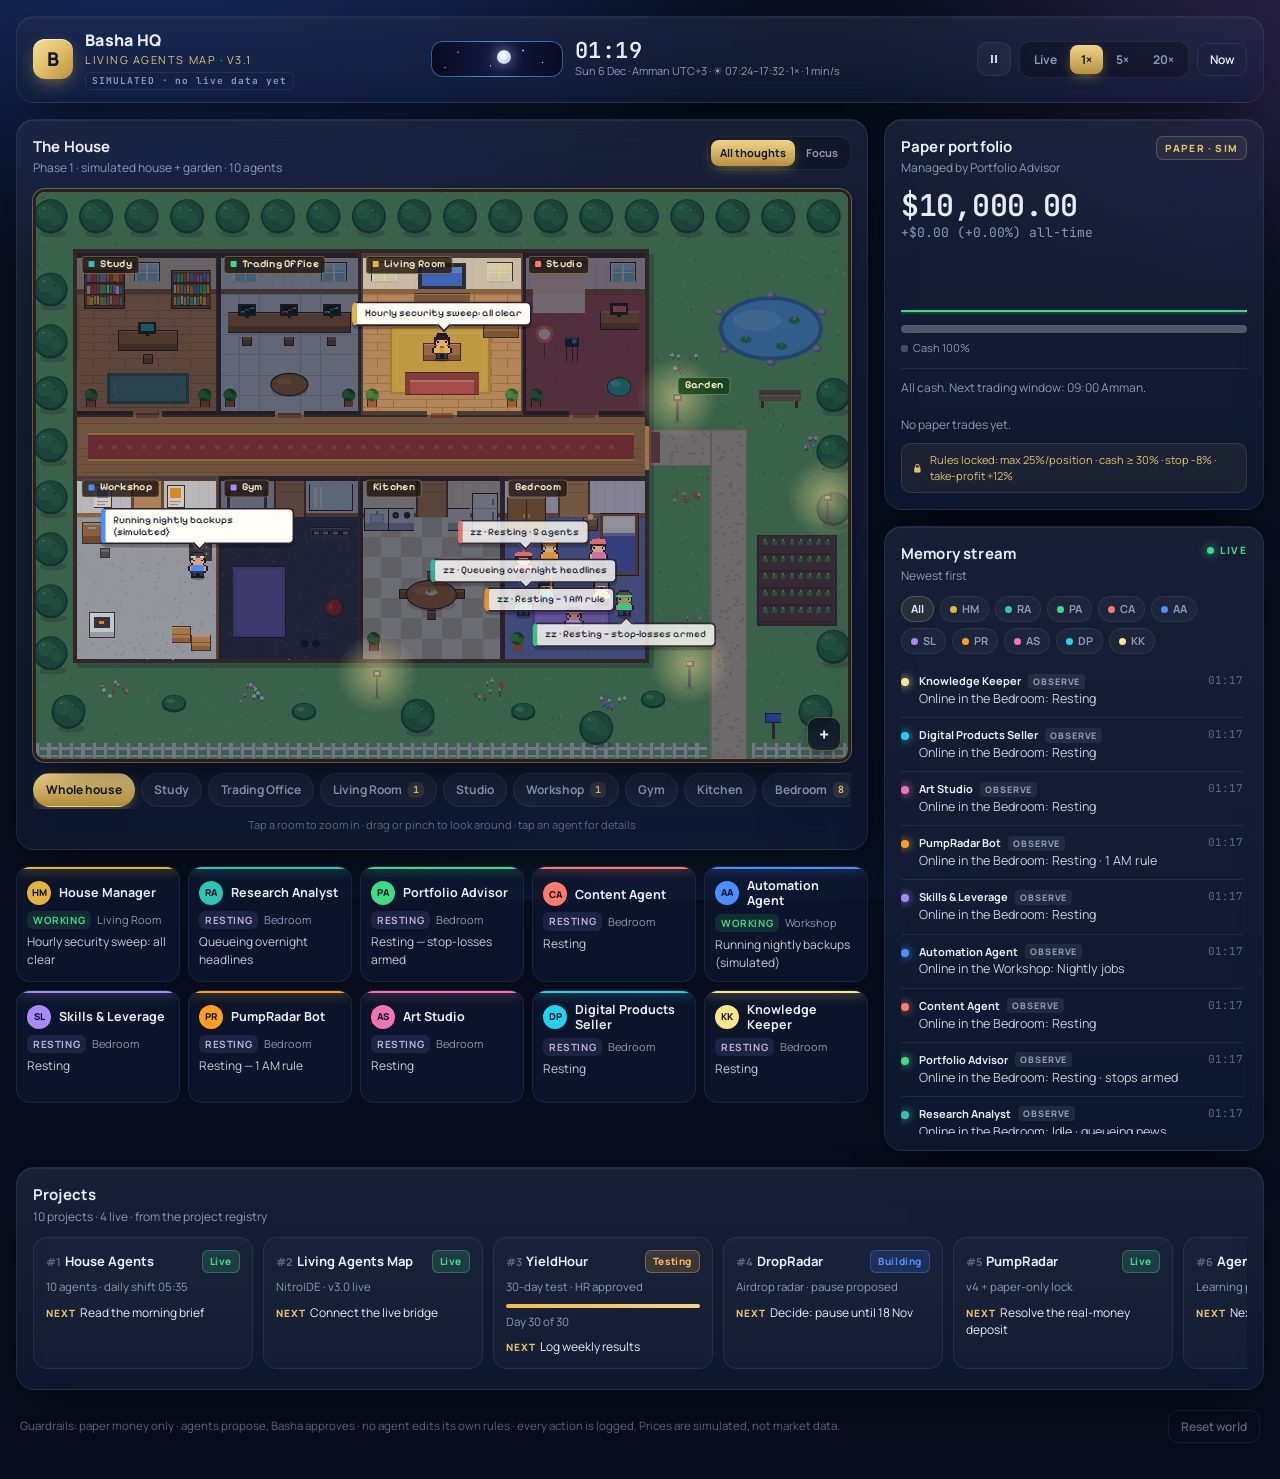
==== index.html @ fa635821 "Living Agents Map v3.1: mobile camera, zoom and tidy bubbles - Whole house fits any screen; tap a ro" ====
<!DOCTYPE html>
<html lang="en">
<head>
  <meta charset="UTF-8">
  <meta name="viewport" content="width=device-width, initial-scale=1, viewport-fit=cover">
  <meta name="theme-color" content="#070d1c">
  <meta name="apple-mobile-web-app-capable" content="yes">
  <meta name="mobile-web-app-capable" content="yes">
  <meta name="apple-mobile-web-app-status-bar-style" content="black-translucent">
  <meta name="apple-mobile-web-app-title" content="Basha HQ">
  <link rel="apple-touch-icon" href="icon.png">
  <link rel="icon" type="image/png" href="icon.png">
  <title>Basha HQ · Living Agents Map v3.1</title>
  <link rel="stylesheet" href="style.css">
</head>
<body>
<div class="app" id="app">

  <!-- TOP BAR -->
  <header class="topbar glass">
    <div class="brand">
      <div class="brand-mark">B</div>
      <div>
        <div class="brand-title">Basha HQ</div>
        <div class="brand-sub">Living Agents Map · v3.1</div>
        <div class="live-badge" id="liveBadge">checking live data…</div>
      </div>
    </div>

    <div class="clock">
      <div class="sky" id="sky" aria-hidden="true">
        <span class="sky-night"></span>
        <span class="sky-orb" id="skyOrb"></span>
      </div>
      <div class="clock-text">
        <div class="clock-time mono" id="clockTime">--:--</div>
        <div class="clock-sub" id="clockSub">Amman · UTC+3</div>
      </div>
    </div>

    <div class="speed" role="group" aria-label="Simulation speed">
      <button class="btn icon" id="btnPause" aria-label="Pause">
        <svg viewBox="0 0 24 24" width="14" height="14"><path id="pauseIcon" d="M7 5h3v14H7zM14 5h3v14h-3z" fill="currentColor"/></svg>
      </button>
      <div class="seg">
        <button data-speed="live" title="Real Amman time">Live</button>
        <button data-speed="1" class="active" title="1 simulated minute per second">1×</button>
        <button data-speed="5" title="5 simulated minutes per second">5×</button>
        <button data-speed="20" title="20 simulated minutes per second">20×</button>
      </div>
      <button class="btn ghost" id="btnNow" title="Jump to real Amman time">Now</button>
    </div>
  </header>

  <!-- MAIN -->
  <main class="layout">
    <section class="col-main">
      <div class="card glass map-card">
        <div class="card-head">
          <div>
            <h2>The House</h2>
            <p class="muted" id="mapMeta">Phase 1 · simulated house + garden · 10 agents</p>
          </div>
          <div class="seg small" aria-label="Thought bubbles">
            <button data-bubbles="all" class="active">All thoughts</button>
            <button data-bubbles="focus">Focus</button>
          </div>
        </div>
        <div class="map-wrap">
          <div class="map" id="map">
            <canvas id="scene"></canvas>
            <div class="labels" id="rooms"></div>
            <div class="agents-layer" id="agentsLayer"></div>
          </div>
          <div class="map-ui" id="mapUi">
            <button class="mbtn wide" id="zoomAll" aria-label="Show the whole house">
              <svg viewBox="0 0 24 24" width="14" height="14"><path d="M4 9V4h5M20 9V4h-5M4 15v5h5M20 15v5h-5" fill="none" stroke="currentColor" stroke-width="2.2" stroke-linecap="round" stroke-linejoin="round"/></svg>Whole house</button>
            <button class="mbtn" id="zoomOut" aria-label="Zoom out">−</button>
            <button class="mbtn" id="zoomIn" aria-label="Zoom in">+</button>
          </div>
        </div>
        <div class="room-chips" id="roomChips" aria-label="Jump to a room"></div>
        <p class="map-hint">Tap a room to zoom in · drag or pinch to look around · tap an agent for details</p>
      </div>

      <div class="roster" id="roster"></div>
    </section>

    <aside class="col-side">
      <div class="card glass portfolio" id="portfolio">
        <div class="card-head">
          <div>
            <h2>Paper portfolio</h2>
            <p class="muted">Managed by Portfolio Advisor</p>
          </div>
          <span class="badge-paper">PAPER · SIM</span>
        </div>
        <div class="pf-value mono" id="pfValue">$10,000.00</div>
        <div class="pf-pnl mono" id="pfPnl">+$0.00 (0.00%)</div>
        <svg class="spark" id="pfSpark" viewBox="0 0 300 60" preserveAspectRatio="none"></svg>
        <div class="alloc" id="pfAlloc"></div>
        <div class="alloc-legend" id="pfLegend"></div>
        <div class="pf-positions" id="pfPositions"></div>
        <div class="pf-last" id="pfLast"></div>
        <div class="pf-rules">
          <svg viewBox="0 0 24 24" width="13" height="13"><path d="M7 10V7a5 5 0 0 1 10 0v3h1a1 1 0 0 1 1 1v9a1 1 0 0 1-1 1H6a1 1 0 0 1-1-1v-9a1 1 0 0 1 1-1zm2 0h6V7a3 3 0 0 0-6 0z" fill="currentColor"/></svg>
          <span id="pfRules">Rules locked</span>
        </div>
      </div>

      <div class="card glass feed-card">
        <div class="card-head">
          <div>
            <h2>Memory stream</h2>
            <p class="muted">Newest first</p>
          </div>
          <span class="live-pill"><i></i>LIVE</span>
        </div>
        <div class="feed-filters" id="feedFilters"></div>
        <ol class="feed" id="feed"></ol>
      </div>
    </aside>
  </main>

  <!-- PROJECTS STRIP -->
  <section class="card glass projects">
    <div class="card-head">
      <div>
        <h2>Projects</h2>
        <p class="muted" id="projMeta"></p>
      </div>
    </div>
    <div class="proj-strip" id="projects"></div>
  </section>

  <footer class="foot">
    <p>Guardrails: paper money only · agents propose, Basha approves · no agent edits its own rules · every action is logged. Prices are simulated, not market data.</p>
    <button class="btn ghost" id="btnReset">Reset world</button>
  </footer>
</div>

<!-- AGENT PANEL -->
<div class="scrim" id="scrim"></div>
<aside class="panel" id="panel" aria-hidden="true">
  <button class="panel-close" id="panelClose" aria-label="Close">×</button>
  <div class="panel-body" id="panelBody"></div>
</aside>

<script src="script.js"></script>
</body>
</html>
---- style.css ----
/* Basha HQ · Living Agents Map v3.1 — style.css */
@import url('https://fonts.googleapis.com/css2?family=Manrope:wght@400;500;600;700;800&family=JetBrains+Mono:wght@400;500;600&family=Pixelify+Sans:wght@400;500;600&display=swap');

:root {
  --bg: #070d1c;
  --glass: rgba(16, 27, 54, 0.58);
  --glass-strong: rgba(10, 18, 38, 0.9);
  --line: rgba(255, 255, 255, 0.07);
  --line-gold: rgba(227, 194, 107, 0.25);
  --gold: #e3c26b;
  --gold-deep: #b8913a;
  --text: #e9edf7;
  --muted: #8c98b5;
  --dim: #5d6886;
  --up: #3ddc84;
  --down: #ff6b6b;
  --radius: 18px;
}

* { box-sizing: border-box; }
html, body { margin: 0; }
body {
  min-height: 100vh;
  color: var(--text);
  font: 14px/1.45 Manrope, system-ui, -apple-system, sans-serif;
  -webkit-font-smoothing: antialiased;
  background:
    radial-gradient(1100px 650px at 12% -12%, #17306a 0%, transparent 60%),
    radial-gradient(900px 600px at 105% 0%, #2b2347 0%, transparent 55%),
    radial-gradient(800px 500px at 50% 120%, #10264a 0%, transparent 60%),
    var(--bg);
  background-attachment: fixed;
}
button { font: inherit; color: inherit; }
h2 { margin: 0; font-size: 15px; font-weight: 700; letter-spacing: 0.01em; }
h4 { margin: 18px 0 8px; font-size: 11px; letter-spacing: 0.12em; text-transform: uppercase; color: var(--gold); }
.muted { margin: 2px 0 0; color: var(--muted); font-size: 12px; }
.mono { font-family: 'JetBrains Mono', ui-monospace, monospace; font-variant-numeric: tabular-nums; }

.app { max-width: 1480px; margin: 0 auto; padding: max(16px, env(safe-area-inset-top)) max(16px, env(safe-area-inset-right)) max(16px, env(safe-area-inset-bottom)) max(16px, env(safe-area-inset-left)); display: flex; flex-direction: column; gap: 16px; }

/* ---------- Glass ---------- */
.glass {
  background: linear-gradient(180deg, rgba(255,255,255,0.05), rgba(255,255,255,0.012)), var(--glass);
  border: 1px solid var(--line);
  border-radius: var(--radius);
  -webkit-backdrop-filter: blur(16px) saturate(140%);
  backdrop-filter: blur(16px) saturate(140%);
  box-shadow: inset 0 1px 0 rgba(255,255,255,0.06), 0 24px 48px -24px rgba(0,0,0,0.7);
}
.card { padding: 16px; }
.card-head { display: flex; align-items: flex-start; justify-content: space-between; gap: 12px; margin-bottom: 12px; }

/* ---------- Buttons ---------- */
.btn {
  border: 1px solid var(--line); background: rgba(255,255,255,0.04);
  border-radius: 10px; padding: 7px 12px; cursor: pointer; font-weight: 600; font-size: 12px;
  transition: background .2s, border-color .2s;
}
.btn:hover { border-color: var(--line-gold); background: rgba(227,194,107,0.08); }
.btn.icon { width: 34px; height: 34px; padding: 0; display: grid; place-items: center; }
.btn.ghost { background: transparent; }
.btn.danger { border-color: rgba(255,107,107,.5); color: var(--down); }
.seg { display: inline-flex; padding: 3px; gap: 2px; border-radius: 11px; background: rgba(0,0,0,0.25); border: 1px solid var(--line); }
.seg button {
  border: 0; background: transparent; padding: 6px 11px; border-radius: 8px; cursor: pointer;
  font-size: 12px; font-weight: 700; color: var(--muted); transition: all .2s;
}
.seg button:hover { color: var(--text); }
.seg button.active { background: linear-gradient(180deg, #f0d48a, var(--gold-deep)); color: #10182e; box-shadow: 0 4px 14px -4px rgba(227,194,107,.6); }
.seg.small button { padding: 5px 9px; font-size: 11px; }

/* ---------- Top bar ---------- */
.topbar { display: flex; align-items: center; justify-content: space-between; gap: 14px; padding: 12px 16px; flex-wrap: wrap; }
.brand { display: flex; align-items: center; gap: 12px; }
.brand-mark {
  width: 40px; height: 40px; border-radius: 12px; display: grid; place-items: center;
  font-weight: 800; font-size: 19px; color: #0d1630;
  background: linear-gradient(135deg, #f6dd96, var(--gold) 45%, var(--gold-deep));
  box-shadow: 0 6px 20px -6px rgba(227,194,107,.7), inset 0 1px 0 rgba(255,255,255,.6);
}
.brand-title { font-weight: 800; font-size: 16px; letter-spacing: .02em; }
.brand-sub { font-size: 11px; color: var(--gold); letter-spacing: .14em; text-transform: uppercase; }

.clock { display: flex; align-items: center; gap: 12px; }
.sky {
  position: relative; width: 132px; height: 36px; border-radius: 12px; overflow: hidden;
  background: linear-gradient(90deg, #1f4c8f, #4f86c9 50%, #1f4c8f);
  border: 1px solid var(--line);
}
.sky-night {
  position: absolute; inset: 0; opacity: var(--night, 0); transition: opacity 1s;
  background:
    radial-gradient(1px 1px at 20% 30%, #fff, transparent),
    radial-gradient(1px 1px at 45% 70%, #fff, transparent),
    radial-gradient(1.4px 1.4px at 70% 25%, #fff, transparent),
    radial-gradient(1px 1px at 85% 60%, #fff, transparent),
    radial-gradient(1px 1px at 10% 75%, #cfd8ff, transparent),
    linear-gradient(90deg, #070b22, #141a44 50%, #070b22);
}
.sky::after { /* dusk band */
  content: ''; position: absolute; inset: 0; opacity: var(--dusk, 0); transition: opacity 1s;
  background: linear-gradient(0deg, rgba(255,140,80,.55), rgba(160,80,140,.25) 60%, transparent);
}
.sky-orb {
  position: absolute; top: 50%; left: 50%; width: 14px; height: 14px; margin: -7px 0 0 -7px; border-radius: 50%;
  background: radial-gradient(circle at 40% 40%, #fff6d0, #f3c752 60%, #d99b2b);
  box-shadow: 0 0 14px 4px rgba(243,199,82,.55); z-index: 2; transition: background .6s, box-shadow .6s;
}
.sky-orb.moon { background: radial-gradient(circle at 40% 40%, #ffffff, #cdd6ee 65%, #9aa6c8); box-shadow: 0 0 12px 3px rgba(200,215,255,.35); }
.clock-time { font-size: 22px; font-weight: 600; letter-spacing: .02em; line-height: 1.1; }
.clock-sub { font-size: 11px; color: var(--muted); }

.speed { display: flex; align-items: center; gap: 8px; }

.live-badge { display: inline-block; margin-top: 4px; font: 700 9.5px/1 'JetBrains Mono', monospace; letter-spacing: .1em; padding: 3px 6px; border-radius: 5px; color: var(--muted); border: 1px solid var(--line); }
.live-badge.on { color: var(--up); border-color: rgba(61,220,132,.4); background: rgba(61,220,132,.08); }

/* ---------- Layout ---------- */
.layout { display: grid; grid-template-columns: minmax(0, 1fr) 380px; gap: 16px; align-items: start; }
.col-main, .col-side { display: flex; flex-direction: column; gap: 16px; min-width: 0; }

/* ---------- Map (16-bit house) ---------- */
.map-wrap { position: relative; }
.map-hint { margin: 8px 0 0; font-size: 11px; color: var(--dim); text-align: center; }
.map {
  --av: 26px;
  container-type: inline-size;
  position: relative; width: 100%; aspect-ratio: 1000 / 700;
  border-radius: 12px; overflow: hidden;
  background: #74c25a;
  border: 3px solid #2a1f1a;
  box-shadow: 0 0 0 1px rgba(227,194,107,.4), 0 24px 48px -24px rgba(0,0,0,.8);
  touch-action: pan-y; -webkit-user-select: none; user-select: none; -webkit-touch-callout: none; cursor: zoom-in;
}
.map.zoomed { touch-action: none; cursor: grab; }
.map.zoomed:active { cursor: grabbing; }

/* zoom buttons on top of the map */
.map-ui { position: absolute; right: 10px; bottom: 10px; z-index: 40; display: flex; gap: 6px; }
.mbtn {
  min-width: 34px; height: 34px; padding: 0 10px; border-radius: 10px; cursor: pointer;
  display: inline-flex; align-items: center; justify-content: center; gap: 6px;
  font-size: 18px; font-weight: 800; line-height: 1; color: var(--text);
  background: rgba(8,14,32,.78); border: 1px solid rgba(227,194,107,.35);
  -webkit-backdrop-filter: blur(10px); backdrop-filter: blur(10px);
  box-shadow: 0 6px 16px -6px rgba(0,0,0,.7);
}
.mbtn.wide { font-size: 12px; font-weight: 700; color: #10182e; border-color: transparent; background: linear-gradient(180deg, #f0d48a, var(--gold-deep)); display: none; }
.map-ui.zoomed .mbtn.wide { display: inline-flex; }
.map-ui:not(.zoomed) #zoomOut { display: none; }
.mbtn:active { transform: scale(.96); }

/* room chips under the map */
.room-chips { display: flex; gap: 6px; overflow-x: auto; padding: 12px 0 2px; scrollbar-width: none; -webkit-overflow-scrolling: touch; }
.room-chips::-webkit-scrollbar { display: none; }
.rchip {
  flex: none; display: inline-flex; align-items: center; gap: 6px; padding: 7px 12px; border-radius: 999px; cursor: pointer;
  font-size: 12px; font-weight: 700; color: var(--muted);
  background: rgba(255,255,255,.04); border: 1px solid var(--line); transition: all .2s;
}
.rchip b { font: 700 10px/1 'JetBrains Mono', monospace; color: var(--gold); padding: 3px 5px; border-radius: 6px; background: rgba(227,194,107,.12); }
.rchip b:empty { display: none; }
.rchip.active { color: #10182e; border-color: transparent; background: linear-gradient(180deg, #f0d48a, var(--gold-deep)); box-shadow: 0 4px 14px -4px rgba(227,194,107,.6); }
.rchip.active b { color: #10182e; background: rgba(16,24,46,.15); }
.map canvas { position: absolute; inset: 0; width: 100%; height: 100%; display: block; }
.labels, .agents-layer { position: absolute; inset: 0; pointer-events: none; }

.room-label {
  position: absolute; left: 0; top: 0; z-index: 2; will-change: transform; display: flex; align-items: center; gap: 5px;
  padding: 2px 6px 3px; border-radius: 4px;
  font: 600 var(--lf, 11px)/1 'Pixelify Sans', 'JetBrains Mono', monospace;
  color: #fbeccb; background: rgba(34,24,18,.82); border: 1px solid rgba(255,220,150,.35);
  white-space: nowrap; letter-spacing: .03em;
}
.room-label { overflow: hidden; }
.room-label i { width: 6px; height: 6px; border-radius: 1px; background: var(--c); flex: none; }
.room-label span { overflow: hidden; text-overflow: ellipsis; }
.room-label .ls { display: none; }
.map.compact .room-label { padding: 2px 4px; gap: 3px; }
.map.compact .room-label .ln { display: none; }
.map.compact .room-label .ls { display: inline; }
.map.compact .room-label i { width: 4px; height: 4px; }
.room-label.outdoor { background: rgba(20,60,24,.78); border-color: rgba(190,255,170,.35); }

/* Agents: drawn on the canvas; this element is the click target + thought bubble */
.agent {
  position: absolute; left: 0; top: 0;
  width: var(--av); height: calc(var(--av) * 1.35);
  margin: calc(var(--av) * -1.35) 0 0 calc(var(--av) / -2);
  pointer-events: auto; cursor: pointer; will-change: transform;
  -webkit-tap-highlight-color: transparent;
}
.bubble {
  position: absolute; bottom: calc(100% + 5px + var(--lift, 0px)); left: 50%; transform: translateX(-50%);
  width: max-content; max-width: clamp(118px, 24cqw, 210px); display: none;
  padding: 4px 8px 5px; border-radius: 6px;
  background: #fffdf6; color: #1d2333;
  border: 2px solid #2a2230; border-left: 5px solid var(--c);
  font: 500 clamp(10px, 1.2cqw, 13px)/1.2 'Pixelify Sans', 'JetBrains Mono', monospace;
  box-shadow: 0 3px 0 rgba(0,0,0,.25);
  pointer-events: none; transition: opacity .3s;
}
.agent.bub .bubble { display: block; }
.bubble span { display: -webkit-box; -webkit-line-clamp: 2; -webkit-box-orient: vertical; overflow: hidden; white-space: normal; overflow-wrap: anywhere; }
.bubble::after {
  content: ''; position: absolute; top: 100%; left: 50%; margin-left: -4px; width: 8px; height: 8px;
  background: #fffdf6; border-right: 2px solid #2a2230; border-bottom: 2px solid #2a2230;
  transform: translateY(-4px) rotate(45deg);
}
.agent.edge-l .bubble { left: -4px; transform: none; }
.agent.edge-l .bubble::after { left: 14px; }
.agent.edge-r .bubble { left: auto; right: -4px; transform: none; }
.agent.edge-r .bubble::after { left: auto; right: 10px; }
.bubble.pop { animation: pop .35s ease-out; }
@keyframes pop { from { opacity: 0; margin-bottom: -4px; } to { opacity: 1; margin-bottom: 0; } }
.bubble.reflect { background: #fff3c9; border-color: #8a6a1f; border-left-color: var(--c); }
.bubble.reflect::after { background: #fff3c9; border-color: #8a6a1f; }
.agent.sleep .bubble { opacity: .82; }
.agent.selected .bubble { box-shadow: 0 0 0 2px var(--gold), 0 3px 0 rgba(0,0,0,.25); }
/* bubble moved up to avoid another one: a thin line in the agent's colour leads back to it */
.agent.lifted .bubble::after { display: none; }
.agent.lifted .bubble::before { content: ''; position: absolute; top: 100%; left: 50%; width: 2px; margin-left: -1px; height: calc(var(--lift) + 4px); background: var(--c); opacity: .85; }
.agent.lifted.edge-l .bubble::before { left: calc(4px + var(--av) / 2); }
.agent.lifted.edge-r .bubble::before { left: auto; right: calc(4px + var(--av) / 2); }
/* no room above: bubble sits under the agent */
.agent.below .bubble { bottom: auto; top: calc(100% + 6px + var(--lift, 0px)); }
.agent.below.lifted .bubble::before { top: auto; bottom: 100%; }
.agent.below .bubble::after { top: auto; bottom: 100%; transform: translateY(4px) rotate(225deg); }
/* whole-house view on small screens: tiny name tags instead of bubbles */
.agent .tag { display: none; }
.agent.tagged .tag {
  display: block; position: absolute; left: 50%; bottom: calc(100% + 2px + var(--lift, 0px)); transform: translateX(calc(-50% + var(--dx, 0px)));
  font: 800 8px/1 'JetBrains Mono', monospace; letter-spacing: .02em; color: #0a1226; background: var(--c);
  padding: 2px 3px; border-radius: 3px; box-shadow: 0 0 0 1px rgba(10,18,38,.8), 0 2px 4px rgba(0,0,0,.35); pointer-events: none;
}
.agent.tagged.sleep .tag { opacity: .7; }
.agent.tagged.below .tag { bottom: auto; top: calc(100% + 3px); }

/* ---------- Roster ---------- */
.roster { display: grid; grid-template-columns: repeat(5, minmax(0, 1fr)); gap: 8px; }
.rcard {
  position: relative; padding: 11px 10px 10px; border-radius: 14px; cursor: pointer; text-align: left;
  background: var(--glass); border: 1px solid var(--line); overflow: hidden; transition: border-color .2s, transform .2s;
}
.rcard::before { content: ''; position: absolute; left: 0; right: 0; top: 0; height: 2px; background: var(--c); box-shadow: 0 0 12px var(--c); }
.rcard:hover { transform: translateY(-2px); border-color: rgba(255,255,255,.14); }
.rcard.selected { border-color: var(--line-gold); box-shadow: 0 0 0 1px var(--line-gold); }
.rcard .r-top { display: flex; align-items: center; gap: 8px; }
.rcard .mini { width: 24px; height: 24px; border-radius: 50%; display: grid; place-items: center; font-size: 9.5px; font-weight: 800; color: #0a1226; background: var(--c); flex: none; }
.rcard .r-name { font-weight: 700; font-size: 12.5px; line-height: 1.2; }
.rcard .r-room { font-size: 11px; color: var(--muted); margin-top: 6px; display: flex; align-items: center; gap: 6px; }
.rcard .r-thought { font-size: 12px; color: var(--text); opacity: .85; margin-top: 4px; display: -webkit-box; -webkit-line-clamp: 2; -webkit-box-orient: vertical; overflow: hidden; min-height: 2.6em; }
.state { font-size: 10px; font-weight: 700; letter-spacing: .06em; text-transform: uppercase; padding: 2px 6px; border-radius: 6px; background: rgba(255,255,255,.06); color: var(--muted); }
.state.walking { color: #9cc2ff; background: rgba(76,141,255,.14); }
.state.working { color: var(--up); background: rgba(61,220,132,.12); }
.state.resting { color: #b8b3d9; background: rgba(167,139,250,.12); }
.state.reflecting { color: var(--gold); background: rgba(227,194,107,.14); }

/* ---------- Portfolio ---------- */
.badge-paper { font-size: 10px; font-weight: 800; letter-spacing: .12em; padding: 4px 8px; border-radius: 7px; color: var(--gold); border: 1px solid var(--line-gold); background: rgba(227,194,107,.07); white-space: nowrap; }
.pf-value { font-size: 30px; font-weight: 600; letter-spacing: -.01em; line-height: 1.1; }
.pf-pnl { font-size: 13px; margin-top: 2px; }
.up { color: var(--up); } .down { color: var(--down); } .flat { color: var(--muted); }
.spark { width: 100%; height: 60px; display: block; margin: 12px 0 10px; }
.alloc { display: flex; height: 8px; border-radius: 5px; overflow: hidden; background: rgba(255,255,255,.05); }
.alloc span { height: 100%; transition: width .6s; }
.alloc-legend { display: flex; flex-wrap: wrap; gap: 4px 12px; margin-top: 7px; font-size: 11px; color: var(--muted); }
.alloc-legend b { display: inline-block; width: 7px; height: 7px; border-radius: 2px; margin-right: 5px; }
.pf-positions { margin-top: 12px; border-top: 1px solid var(--line); }
.pos { display: grid; grid-template-columns: 52px 1fr auto auto; gap: 10px; align-items: center; padding: 7px 0; border-bottom: 1px solid var(--line); font-size: 12px; }
.pos .sym { font-weight: 800; }
.pos .q { color: var(--muted); }
.pf-empty { padding: 10px 0; font-size: 12px; color: var(--muted); }
.pf-last { margin-top: 10px; font-size: 12px; color: var(--muted); }
.pf-last b { color: var(--text); }
.pf-rules { display: flex; align-items: center; gap: 7px; margin-top: 10px; padding: 8px 10px; border-radius: 10px; font-size: 11px; color: var(--gold); background: rgba(227,194,107,.06); border: 1px solid rgba(227,194,107,.14); }

/* ---------- Feed ---------- */
.live-pill { display: inline-flex; align-items: center; gap: 6px; font-size: 10px; font-weight: 800; letter-spacing: .14em; color: var(--up); }
.live-pill i { width: 7px; height: 7px; border-radius: 50%; background: var(--up); box-shadow: 0 0 10px var(--up); animation: blink 1.6s infinite; }
.paused .live-pill { color: var(--muted); }
.paused .live-pill i { background: var(--muted); box-shadow: none; animation: none; }
@keyframes blink { 50% { opacity: .3; } }
.feed-filters { display: flex; gap: 6px; flex-wrap: wrap; margin-bottom: 10px; }
.chip {
  border: 1px solid var(--line); background: rgba(255,255,255,.03); border-radius: 999px;
  padding: 4px 9px; font-size: 11px; font-weight: 700; cursor: pointer; color: var(--muted);
  display: inline-flex; align-items: center; gap: 5px;
}
.chip i { width: 7px; height: 7px; border-radius: 50%; background: var(--c); }
.chip.active { color: var(--text); border-color: var(--line-gold); background: rgba(227,194,107,.1); }
.feed { list-style: none; margin: 0; padding: 0 4px 0 0; max-height: 470px; overflow-y: auto; scrollbar-width: thin; scrollbar-color: rgba(255,255,255,.15) transparent; }
.fi { display: flex; gap: 10px; padding: 9px 0; border-bottom: 1px solid var(--line); animation: slideIn .4s ease-out; }
.fi-dot { flex: none; width: 8px; height: 8px; margin-top: 5px; border-radius: 50%; background: var(--c); box-shadow: 0 0 8px var(--c); }
.fi-body { min-width: 0; flex: 1; }
.fi-top { display: flex; align-items: center; gap: 7px; font-size: 11px; }
.fi-top b { font-weight: 700; color: var(--text); }
.fi-top time { margin-left: auto; color: var(--dim); }
.fi-text { font-size: 12.5px; color: rgba(233,237,247,.86); margin-top: 1px; }
.tag { font-size: 9px; font-weight: 800; letter-spacing: .1em; text-transform: uppercase; padding: 1px 5px; border-radius: 4px; background: rgba(255,255,255,.07); color: var(--muted); }
.tag.reflect { background: rgba(227,194,107,.16); color: var(--gold); }
.tag.trade { background: rgba(61,220,132,.14); color: var(--up); }
.tag.plan { background: rgba(76,141,255,.15); color: #9cc2ff; }
.tag.social { background: rgba(255,122,107,.14); color: #ffab9f; }
.tag.risk { background: rgba(255,107,107,.16); color: var(--down); }
@keyframes slideIn { from { opacity: 0; transform: translateY(-6px); } to { opacity: 1; transform: none; } }

/* ---------- Projects ---------- */
.proj-strip { display: grid; grid-auto-flow: column; grid-auto-columns: minmax(220px, 1fr); gap: 10px; overflow-x: auto; padding-bottom: 4px; scroll-snap-type: x mandatory; scrollbar-width: thin; }
.proj { scroll-snap-align: start; padding: 12px; border-radius: 14px; background: rgba(255,255,255,.025); border: 1px solid var(--line); }
.proj .p-top { display: flex; align-items: center; justify-content: space-between; gap: 8px; }
.proj .p-name { font-weight: 700; font-size: 13px; }
.proj .p-num { color: var(--dim); font-size: 11px; margin-right: 4px; }
.proj .p-note { font-size: 11.5px; color: var(--muted); margin-top: 6px; }
.proj .p-next { font-size: 12px; margin-top: 8px; }
.proj .p-next span { color: var(--gold); font-size: 10px; font-weight: 800; letter-spacing: .1em; text-transform: uppercase; margin-right: 4px; }
.proj .p-bar { height: 4px; border-radius: 3px; background: rgba(255,255,255,.06); margin-top: 8px; overflow: hidden; }
.proj .p-bar i { display: block; height: 100%; background: linear-gradient(90deg, #f5b94a, #f7d488); }
.status { font-size: 10px; font-weight: 800; letter-spacing: .06em; padding: 3px 7px; border-radius: 6px; white-space: nowrap; color: var(--sc); background: color-mix(in srgb, var(--sc) 15%, transparent); border: 1px solid color-mix(in srgb, var(--sc) 35%, transparent); }
.proj.private { display: grid; place-items: center; text-align: center; color: var(--muted); font-size: 12px; border-style: dashed; }

/* ---------- Footer ---------- */
.foot { display: flex; align-items: center; justify-content: space-between; gap: 16px; padding: 4px 4px 20px; color: var(--dim); font-size: 11.5px; }
.foot p { margin: 0; }

/* ---------- Agent panel ---------- */
.scrim { position: fixed; inset: 0; background: rgba(2,5,15,.5); opacity: 0; pointer-events: none; transition: opacity .3s; z-index: 50; }
.scrim.open { opacity: 1; pointer-events: auto; }
.panel {
  position: fixed; top: 12px; right: 12px; bottom: 12px; width: min(420px, calc(100% - 24px)); z-index: 60;
  border-radius: 20px; border: 1px solid var(--line-gold);
  background: linear-gradient(180deg, rgba(255,255,255,.05), rgba(255,255,255,.01)), rgba(10,18,38,.94);
  -webkit-backdrop-filter: blur(20px); backdrop-filter: blur(20px);
  box-shadow: 0 30px 80px -20px rgba(0,0,0,.8);
  transform: translateX(calc(100% + 24px)); transition: transform .4s cubic-bezier(.2,.8,.2,1);
  display: flex; flex-direction: column;
}
.panel:not(.open) { visibility: hidden; transition: transform .4s cubic-bezier(.2,.8,.2,1), visibility 0s .4s; }
.panel.open { transform: none; }
.panel-close { position: absolute; top: 10px; right: 12px; width: 32px; height: 32px; border-radius: 10px; border: 1px solid var(--line); background: rgba(255,255,255,.04); font-size: 20px; line-height: 1; cursor: pointer; z-index: 2; }
.panel-body { padding: 20px; overflow-y: auto; flex: 1; }
.p-head { display: flex; align-items: center; gap: 14px; padding-right: 36px; }
.p-avatar { width: 54px; height: 54px; border-radius: 50%; display: grid; place-items: center; font-weight: 800; font-size: 18px; color: #0a1226; flex: none;
  background: radial-gradient(circle at 34% 28%, rgba(255,255,255,.55), transparent 42%), var(--c);
  box-shadow: 0 0 0 3px rgba(8,14,30,.95), 0 0 0 5px var(--c), 0 0 30px var(--glow); }
.p-name { font-size: 18px; font-weight: 800; }
.p-meta { font-size: 12px; color: var(--muted); margin-top: 3px; display: flex; gap: 8px; align-items: center; flex-wrap: wrap; }
.p-role { color: rgba(233,237,247,.8); font-size: 13px; margin: 14px 0 0; }
.p-now { margin-top: 14px; padding: 12px; border-radius: 12px; background: rgba(255,255,255,.04); border: 1px solid var(--line); border-left: 3px solid var(--c); }
.p-now label { display: block; font-size: 10px; font-weight: 800; letter-spacing: .12em; text-transform: uppercase; color: var(--muted); margin-bottom: 3px; }
.plan, .mems { list-style: none; margin: 0; padding: 0; }
.plan li { display: grid; grid-template-columns: 46px 1fr; gap: 10px; padding: 6px 0; font-size: 12.5px; color: var(--muted); border-left: 2px solid var(--line); padding-left: 10px; }
.plan li.past { opacity: .5; }
.plan li.now { color: var(--text); border-left-color: var(--c); background: linear-gradient(90deg, rgba(255,255,255,.05), transparent); }
.plan li small { color: var(--dim); }
.mems li { padding: 8px 0; border-bottom: 1px solid var(--line); font-size: 12.5px; }
.mems .m-top { display: flex; gap: 7px; align-items: center; font-size: 11px; color: var(--dim); margin-bottom: 2px; }
.reflection { margin: 0; padding: 12px 14px; border-radius: 12px; font-size: 13px; line-height: 1.5; background: rgba(227,194,107,.07); border: 1px solid rgba(227,194,107,.18); }
.reflection time { display: block; margin-top: 6px; font-size: 11px; color: var(--dim); }
.p-guard { margin-top: 18px; font-size: 11.5px; color: var(--muted); padding: 10px 12px; border-radius: 10px; border: 1px dashed var(--line); }

/* ---------- Responsive ---------- */
@media (max-width: 1100px) {
  .layout { grid-template-columns: 1fr; }
  .col-side { display: grid; grid-template-columns: 1fr 1fr; gap: 16px; }
  .roster { grid-template-columns: repeat(5, minmax(0, 1fr)); }
}
@media (max-width: 760px) {
  .app { padding: 10px; gap: 12px; }
  .card { padding: 12px; }
  .topbar { padding: 12px; gap: 12px; }
  .brand-mark { width: 36px; height: 36px; font-size: 17px; border-radius: 11px; }
  .clock { order: 2; width: 100%; gap: 10px; justify-content: flex-start; }
  .sky { width: 76px; height: 30px; flex: none; }
  .clock-time { font-size: 20px; }
  .clock-sub { font-size: 10.5px; line-height: 1.35; }
  .speed { order: 3; width: 100%; }
  .speed .seg { flex: 1; }
  .speed .seg button { flex: 1; }
  .map-ui { right: 7px; bottom: 7px; gap: 5px; }
  .mbtn { min-width: 30px; height: 30px; font-size: 16px; border-radius: 9px; padding: 0 8px; }
  .mbtn.wide { font-size: 11px; }
  .col-side { display: flex; }
  .roster { display: flex; overflow-x: auto; scroll-snap-type: x mandatory; padding-bottom: 4px; }
  .rcard { flex: 0 0 180px; scroll-snap-align: start; }
  .feed { max-height: 380px; }
  .foot { flex-direction: column; align-items: flex-start; }
  .card-head { flex-wrap: wrap; }
  .panel { top: auto; left: 0; right: 0; bottom: 0; width: 100%; max-height: 84vh; border-radius: 20px 20px 0 0; transform: translateY(105%); }
  .panel.open { transform: none; }
}
@media (max-width: 420px) {
  .brand-sub { letter-spacing: .08em; }
  .seg button { padding: 6px 8px; }
  .speed .btn.ghost { padding: 7px 9px; }
}
@media (prefers-reduced-motion: reduce) {
  *, *::before, *::after { animation-duration: .01ms !important; animation-iteration-count: 1 !important; transition-duration: .01ms !important; }
}
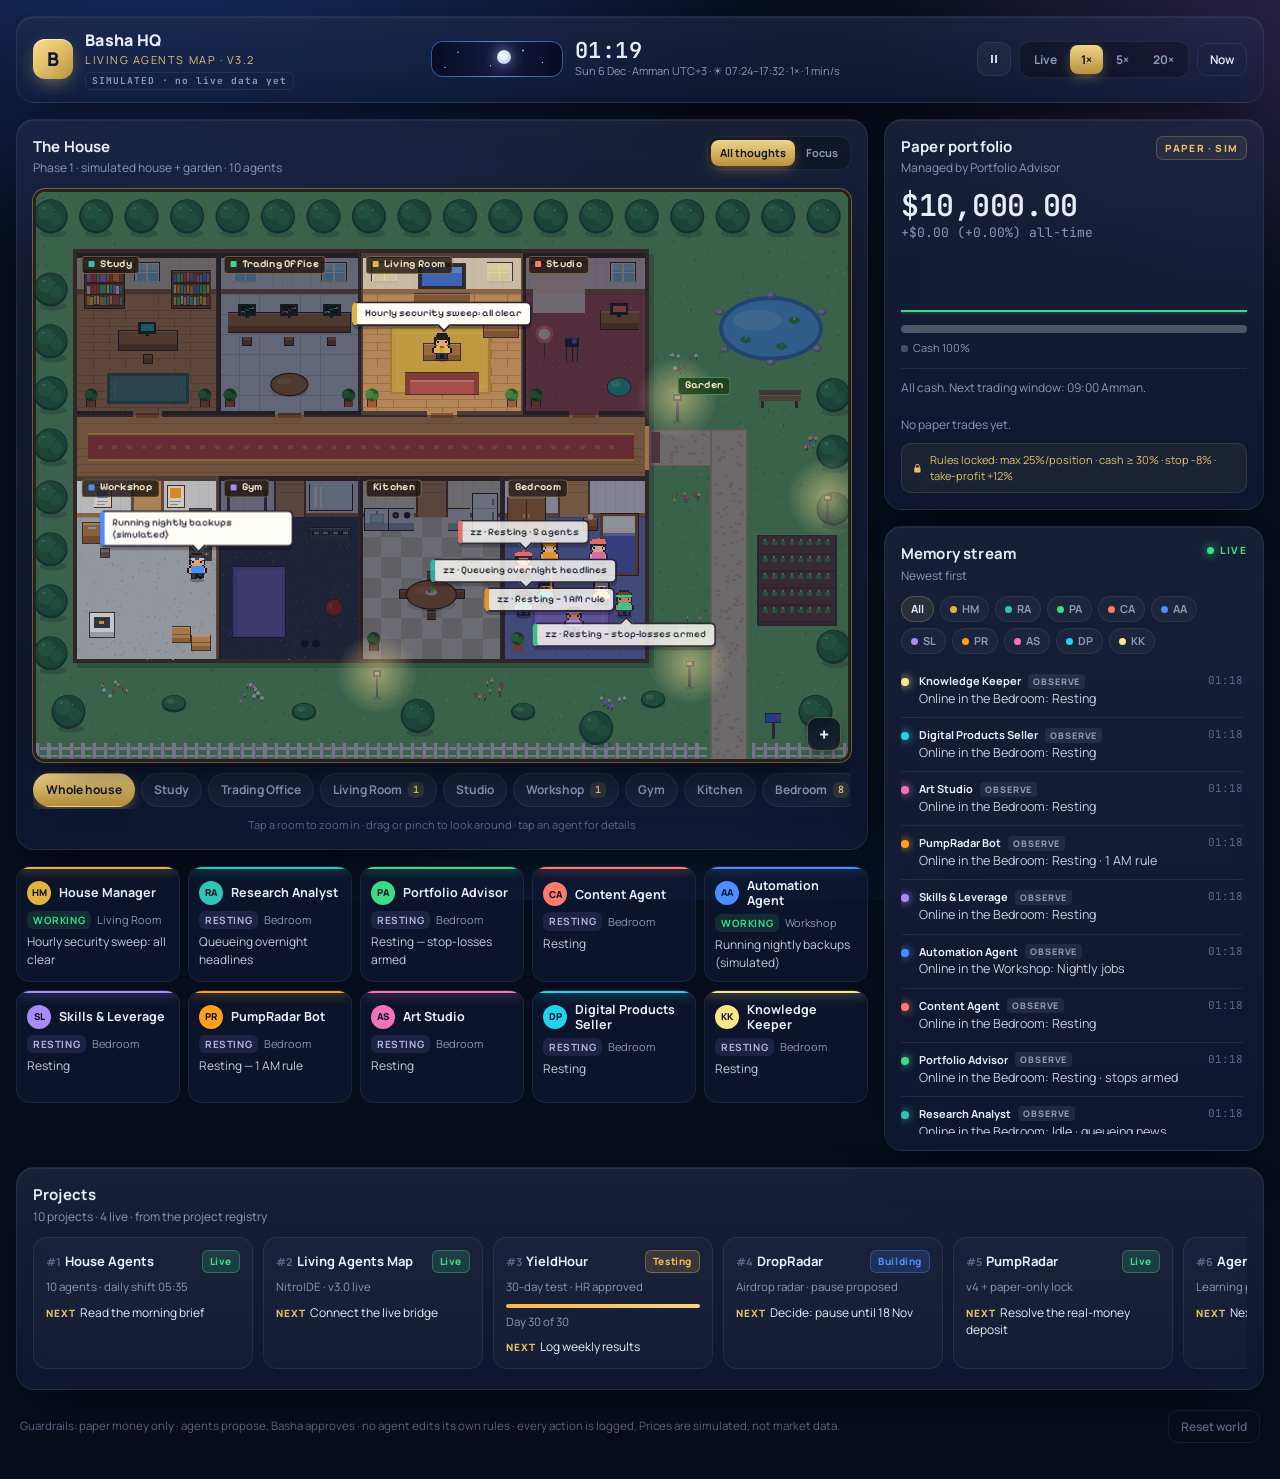
==== commit 8b1818e5: "Living Agents Map v3.2: name tags avoid room names - Whole-house name tags try spots that clear room" ====
--- a/index.html
+++ b/index.html
@@ -10,7 +10,7 @@
   <meta name="apple-mobile-web-app-title" content="Basha HQ">
   <link rel="apple-touch-icon" href="icon.png">
   <link rel="icon" type="image/png" href="icon.png">
-  <title>Basha HQ · Living Agents Map v3.1</title>
+  <title>Basha HQ · Living Agents Map v3.2</title>
   <link rel="stylesheet" href="style.css">
 </head>
 <body>
@@ -22,7 +22,7 @@
       <div class="brand-mark">B</div>
       <div>
         <div class="brand-title">Basha HQ</div>
-        <div class="brand-sub">Living Agents Map · v3.1</div>
+        <div class="brand-sub">Living Agents Map · v3.2</div>
         <div class="live-badge" id="liveBadge">checking live data…</div>
       </div>
     </div>
--- a/style.css
+++ b/style.css
@@ -1,4 +1,4 @@
-/* Basha HQ · Living Agents Map v3.1 — style.css */
+/* Basha HQ · Living Agents Map v3.2 — style.css */
 @import url('https://fonts.googleapis.com/css2?family=Manrope:wght@400;500;600;700;800&family=JetBrains+Mono:wght@400;500;600&family=Pixelify+Sans:wght@400;500;600&display=swap');
 
 :root {
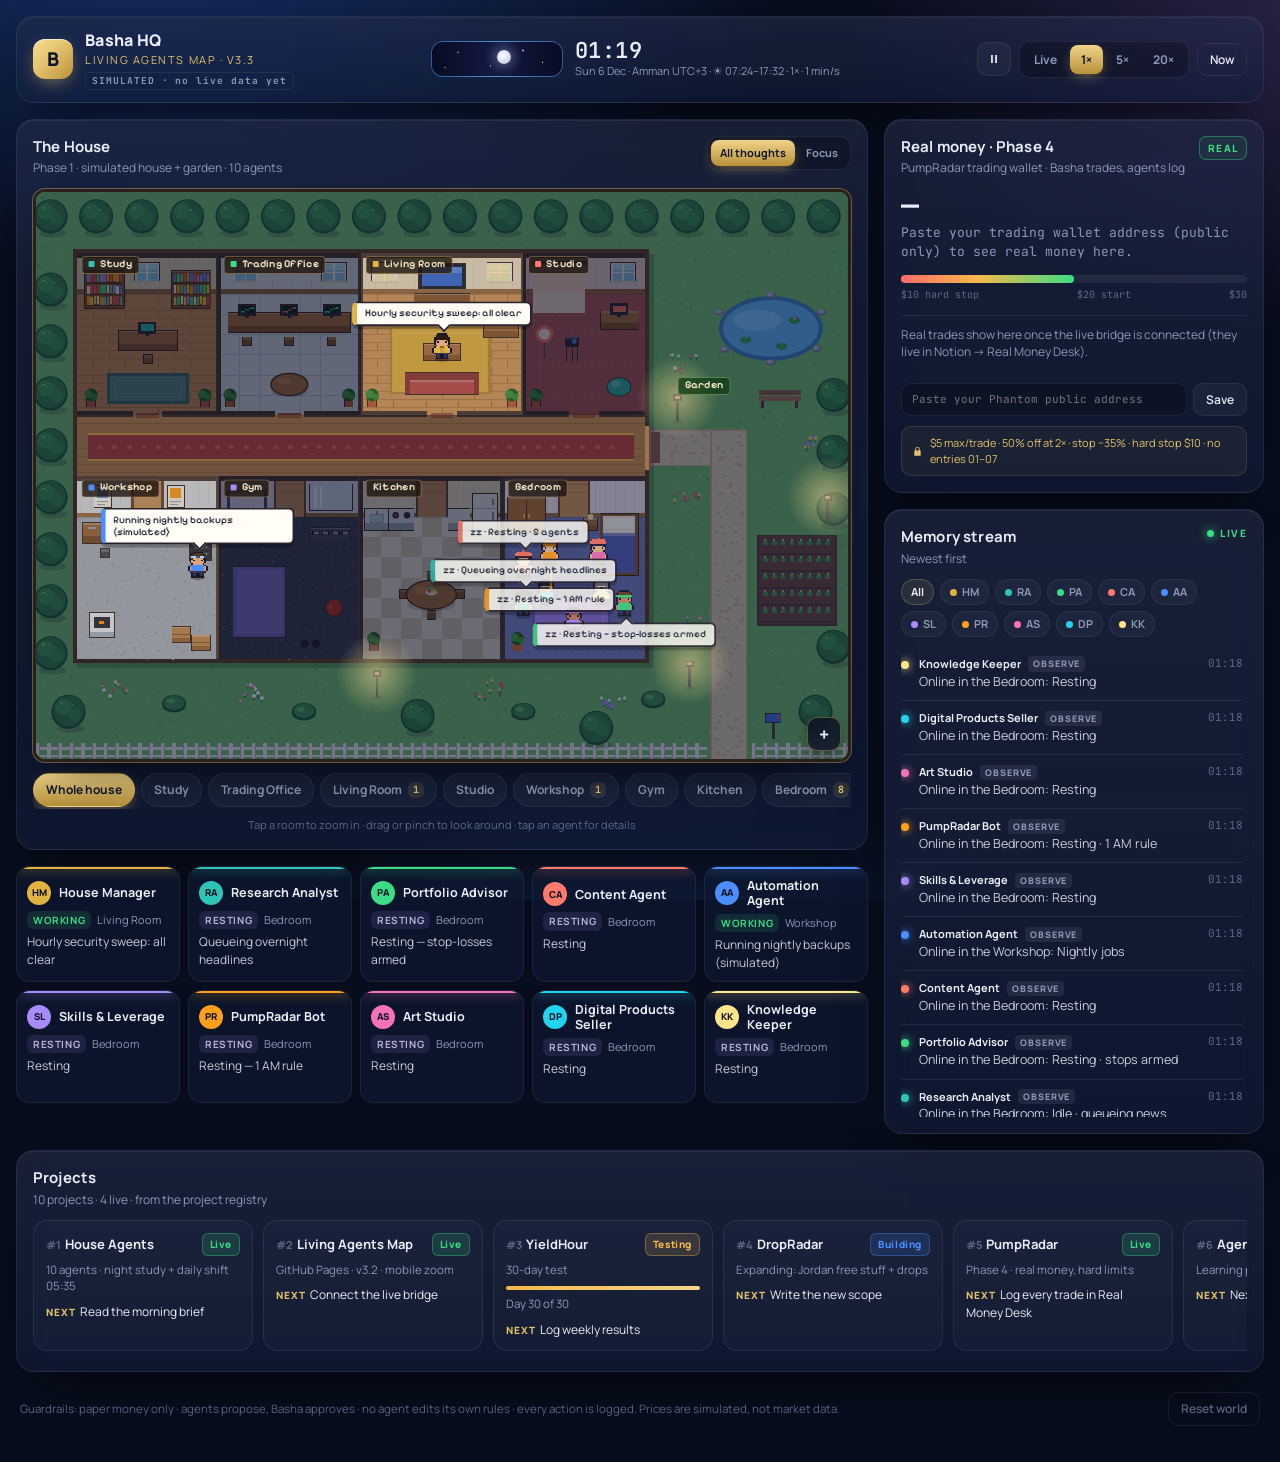
==== commit 028cee4d: "Living Agents Map v3.3: real money panel replaces simulated trades - Stops the simulated paper trade" ====
--- a/index.html
+++ b/index.html
@@ -10,7 +10,7 @@
   <meta name="apple-mobile-web-app-title" content="Basha HQ">
   <link rel="apple-touch-icon" href="icon.png">
   <link rel="icon" type="image/png" href="icon.png">
-  <title>Basha HQ · Living Agents Map v3.2</title>
+  <title>Basha HQ · Living Agents Map v3.3</title>
   <link rel="stylesheet" href="style.css">
 </head>
 <body>
@@ -22,7 +22,7 @@
       <div class="brand-mark">B</div>
       <div>
         <div class="brand-title">Basha HQ</div>
-        <div class="brand-sub">Living Agents Map · v3.2</div>
+        <div class="brand-sub">Living Agents Map · v3.3</div>
         <div class="live-badge" id="liveBadge">checking live data…</div>
       </div>
     </div>
@@ -90,21 +90,26 @@
       <div class="card glass portfolio" id="portfolio">
         <div class="card-head">
           <div>
-            <h2>Paper portfolio</h2>
-            <p class="muted">Managed by Portfolio Advisor</p>
+            <h2>Real money · Phase 4</h2>
+            <p class="muted">PumpRadar trading wallet · Basha trades, agents log</p>
           </div>
-          <span class="badge-paper">PAPER · SIM</span>
+          <span class="badge-real" id="rmBadge">REAL</span>
         </div>
-        <div class="pf-value mono" id="pfValue">$10,000.00</div>
-        <div class="pf-pnl mono" id="pfPnl">+$0.00 (0.00%)</div>
-        <svg class="spark" id="pfSpark" viewBox="0 0 300 60" preserveAspectRatio="none"></svg>
-        <div class="alloc" id="pfAlloc"></div>
-        <div class="alloc-legend" id="pfLegend"></div>
+        <div class="pf-value mono" id="pfValue">—</div>
+        <div class="pf-pnl mono" id="pfPnl">Add your wallet address below</div>
+        <div class="rm-stop">
+          <div class="rm-bar"><i id="rmBar"></i><b class="rm-tick" title="Hard stop $10"></b></div>
+          <div class="rm-scale mono"><span>$10 hard stop</span><span>$20 start</span><span>$30</span></div>
+        </div>
         <div class="pf-positions" id="pfPositions"></div>
         <div class="pf-last" id="pfLast"></div>
+        <div class="rm-wallet" id="rmWallet">
+          <input id="rmAddr" class="mono" placeholder="Paste your Phantom public address" autocomplete="off" autocapitalize="off" spellcheck="false">
+          <button class="btn" id="rmSave">Save</button>
+        </div>
         <div class="pf-rules">
           <svg viewBox="0 0 24 24" width="13" height="13"><path d="M7 10V7a5 5 0 0 1 10 0v3h1a1 1 0 0 1 1 1v9a1 1 0 0 1-1 1H6a1 1 0 0 1-1-1v-9a1 1 0 0 1 1-1zm2 0h6V7a3 3 0 0 0-6 0z" fill="currentColor"/></svg>
-          <span id="pfRules">Rules locked</span>
+          <span id="pfRules">$5 max/trade · 50% off at 2× · stop −35% · hard stop $10 · no entries 01–07</span>
         </div>
       </div>
 
--- a/style.css
+++ b/style.css
@@ -1,4 +1,4 @@
-/* Basha HQ · Living Agents Map v3.2 — style.css */
+/* Basha HQ · Living Agents Map v3.3 — style.css */
 @import url('https://fonts.googleapis.com/css2?family=Manrope:wght@400;500;600;700;800&family=JetBrains+Mono:wght@400;500;600&family=Pixelify+Sans:wght@400;500;600&display=swap');
 
 :root {
@@ -274,6 +274,17 @@
 .pf-empty { padding: 10px 0; font-size: 12px; color: var(--muted); }
 .pf-last { margin-top: 10px; font-size: 12px; color: var(--muted); }
 .pf-last b { color: var(--text); }
+.badge-real { font-size: 10px; font-weight: 800; letter-spacing: .12em; padding: 4px 8px; border-radius: 7px; color: var(--up); border: 1px solid rgba(61,220,132,.4); background: rgba(61,220,132,.08); white-space: nowrap; }
+.badge-real.stop { color: var(--down); border-color: rgba(255,107,107,.5); background: rgba(255,107,107,.08); }
+.rm-stop { margin: 14px 0 4px; }
+.rm-bar { position: relative; height: 8px; border-radius: 5px; background: rgba(255,255,255,.06); overflow: hidden; }
+.rm-bar i { position: absolute; left: 0; top: 0; bottom: 0; width: 0; border-radius: 5px; background: linear-gradient(90deg, #ff6b6b, #f5b94a 45%, #3ddc84); transition: width .6s; }
+.rm-tick { position: absolute; left: 0; top: -2px; bottom: -2px; width: 2px; background: var(--down); }
+.rm-scale { display: flex; justify-content: space-between; margin-top: 5px; font-size: 10px; color: var(--dim); }
+.rm-wallet { display: flex; gap: 6px; margin-top: 12px; }
+.rm-wallet input { flex: 1; min-width: 0; padding: 8px 10px; border-radius: 10px; border: 1px solid var(--line); background: rgba(0,0,0,.25); color: var(--text); font-size: 11px; }
+.rm-wallet.set { display: none; }
+.rm-change { background: none; border: 0; padding: 0; color: var(--dim); font-size: 11px; text-decoration: underline; cursor: pointer; }
 .pf-rules { display: flex; align-items: center; gap: 7px; margin-top: 10px; padding: 8px 10px; border-radius: 10px; font-size: 11px; color: var(--gold); background: rgba(227,194,107,.06); border: 1px solid rgba(227,194,107,.14); }
 
 /* ---------- Feed ---------- */
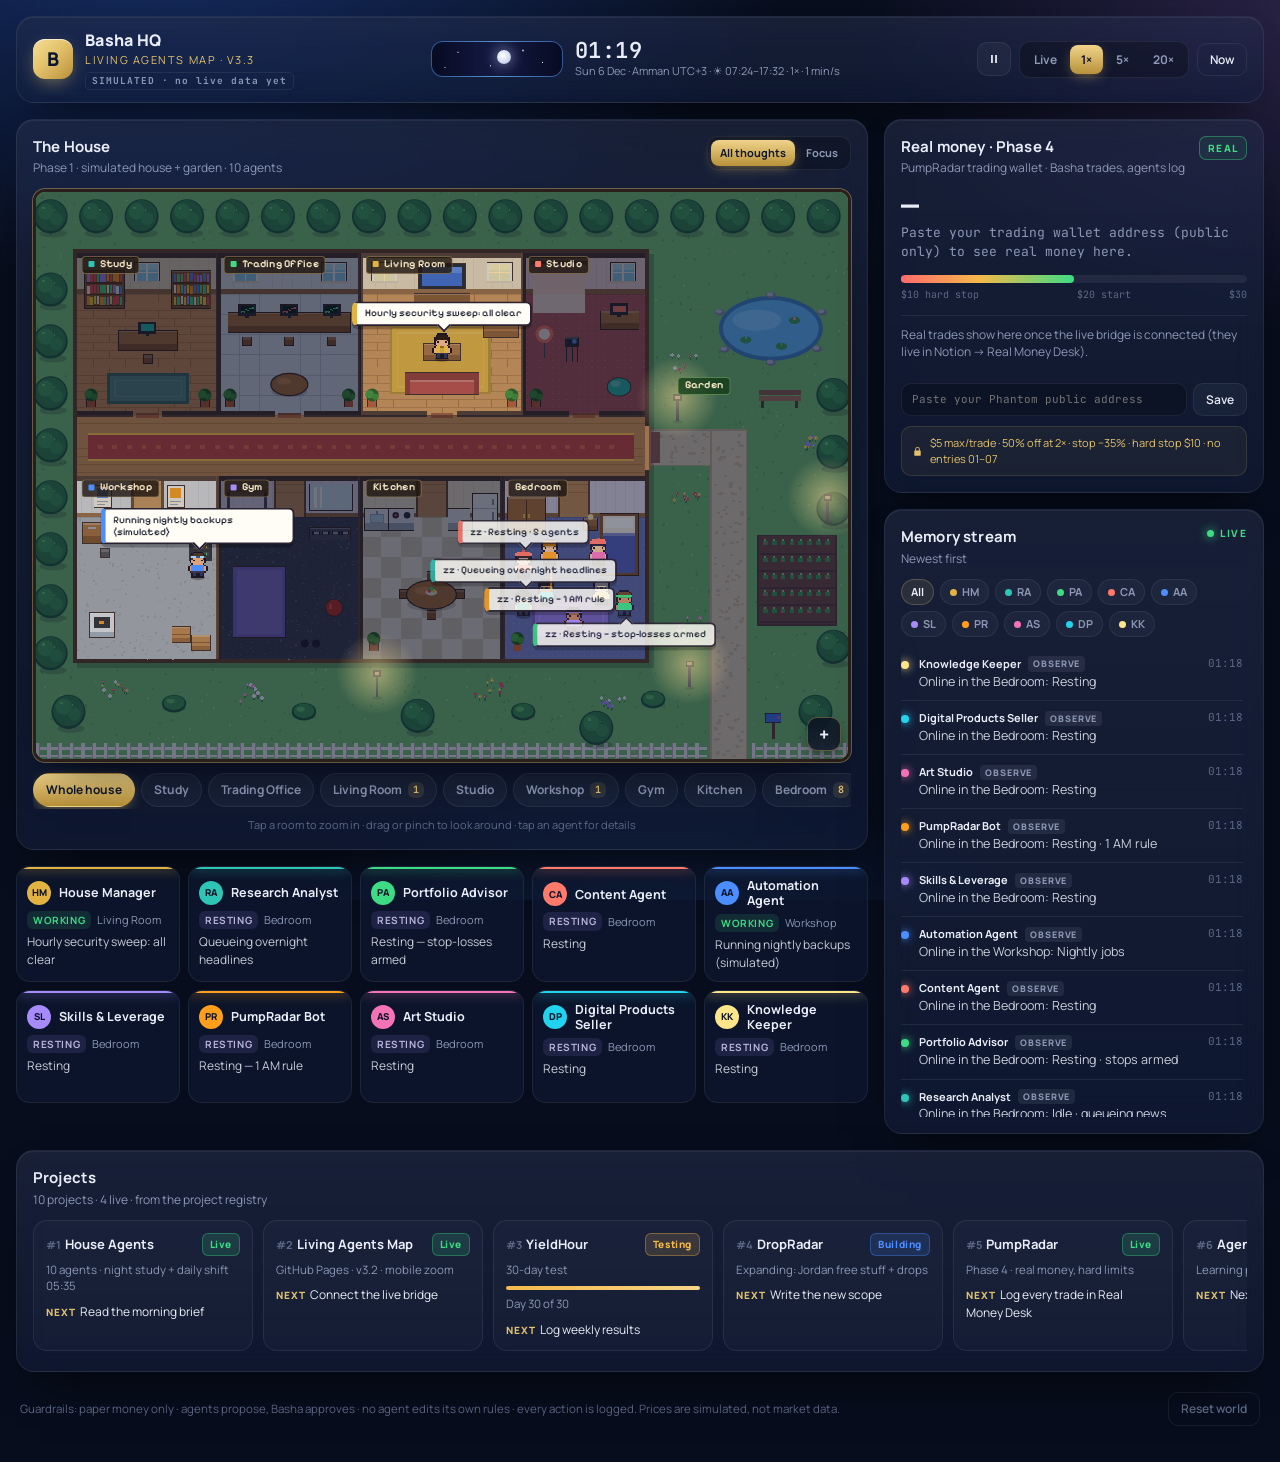
==== commit fc55abdf: "Cache-bust script and styles (v3.3.1) Co-Authored-By: Claude Opus 5.5 <noreply@anthropic.com> Claude" ====
--- a/index.html
+++ b/index.html
@@ -11,7 +11,7 @@
   <link rel="apple-touch-icon" href="icon.png">
   <link rel="icon" type="image/png" href="icon.png">
   <title>Basha HQ · Living Agents Map v3.3</title>
-  <link rel="stylesheet" href="style.css">
+  <link rel="stylesheet" href="style.css?v=3.3.1">
 </head>
 <body>
 <div class="app" id="app">
@@ -151,6 +151,6 @@
   <div class="panel-body" id="panelBody"></div>
 </aside>
 
-<script src="script.js"></script>
+<script src="script.js?v=3.3.1"></script>
 </body>
 </html>
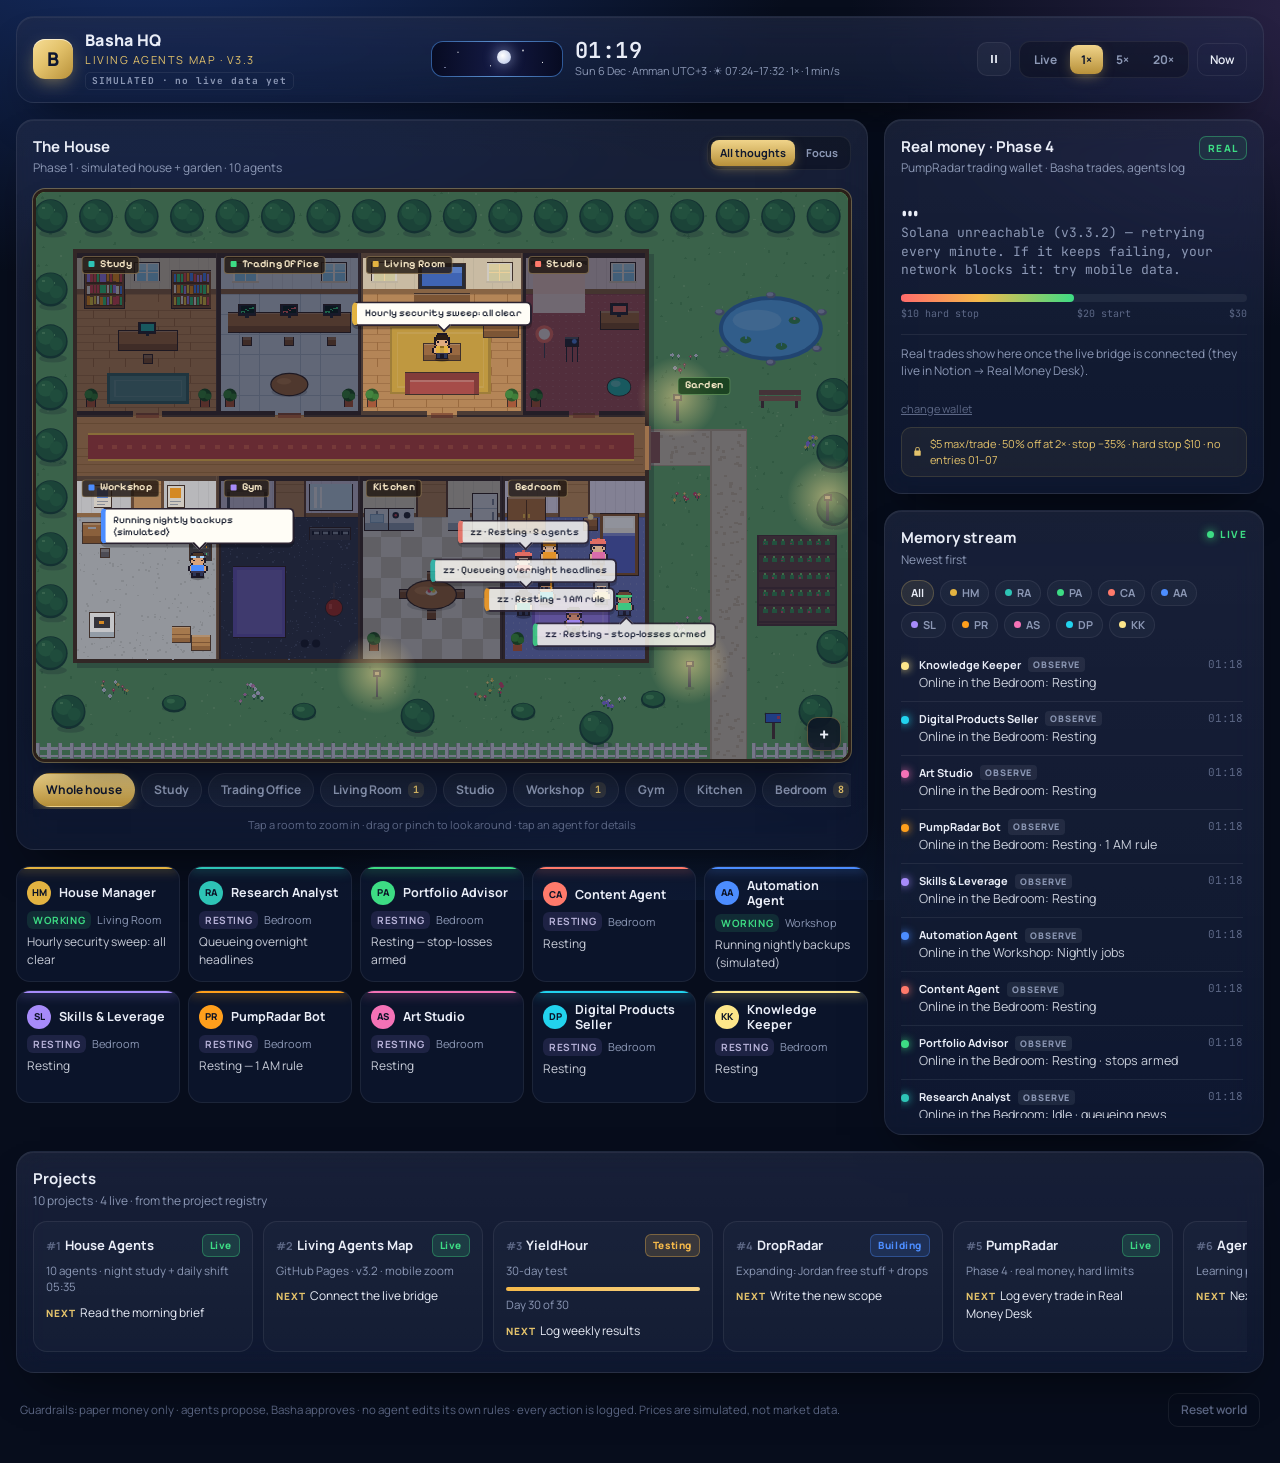
==== commit af779848: "v3.3.2: real money panel uses Basha's Phase 4 wallet by default Co-Authored-By: Claude Opus 5.5 <nor" ====
--- a/index.html
+++ b/index.html
@@ -11,7 +11,7 @@
   <link rel="apple-touch-icon" href="icon.png">
   <link rel="icon" type="image/png" href="icon.png">
   <title>Basha HQ · Living Agents Map v3.3</title>
-  <link rel="stylesheet" href="style.css?v=3.3.1">
+  <link rel="stylesheet" href="style.css?v=3.3.2">
 </head>
 <body>
 <div class="app" id="app">
@@ -151,6 +151,6 @@
   <div class="panel-body" id="panelBody"></div>
 </aside>
 
-<script src="script.js?v=3.3.1"></script>
+<script src="script.js?v=3.3.2"></script>
 </body>
 </html>
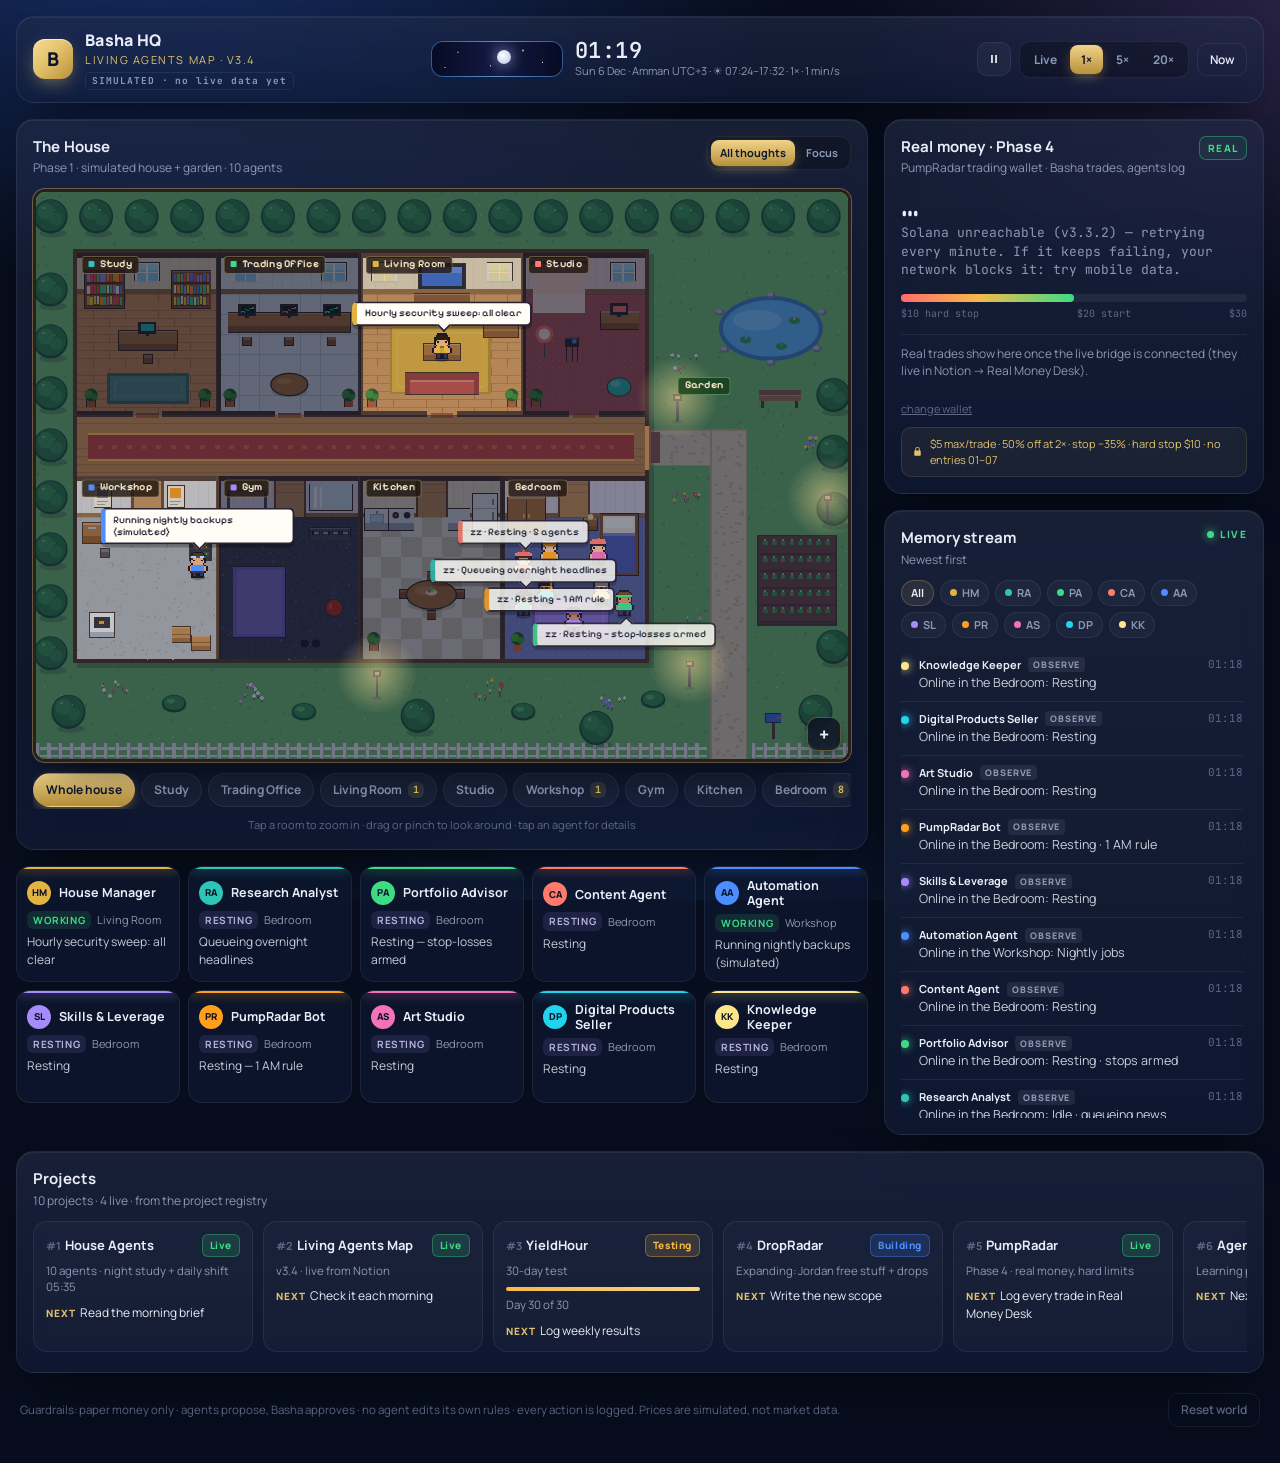
==== commit 9d8c1aee: "v3.4: map connected to the live Cloudflare bridge - Real agent activity, morning brief, Phase 4 wall" ====
--- a/index.html
+++ b/index.html
@@ -10,8 +10,8 @@
   <meta name="apple-mobile-web-app-title" content="Basha HQ">
   <link rel="apple-touch-icon" href="icon.png">
   <link rel="icon" type="image/png" href="icon.png">
-  <title>Basha HQ · Living Agents Map v3.3</title>
-  <link rel="stylesheet" href="style.css?v=3.3.2">
+  <title>Basha HQ · Living Agents Map v3.4</title>
+  <link rel="stylesheet" href="style.css?v=3.4">
 </head>
 <body>
 <div class="app" id="app">
@@ -22,7 +22,7 @@
       <div class="brand-mark">B</div>
       <div>
         <div class="brand-title">Basha HQ</div>
-        <div class="brand-sub">Living Agents Map · v3.3</div>
+        <div class="brand-sub">Living Agents Map · v3.4</div>
         <div class="live-badge" id="liveBadge">checking live data…</div>
       </div>
     </div>
@@ -151,6 +151,6 @@
   <div class="panel-body" id="panelBody"></div>
 </aside>
 
-<script src="script.js?v=3.3.2"></script>
+<script src="script.js?v=3.4"></script>
 </body>
 </html>
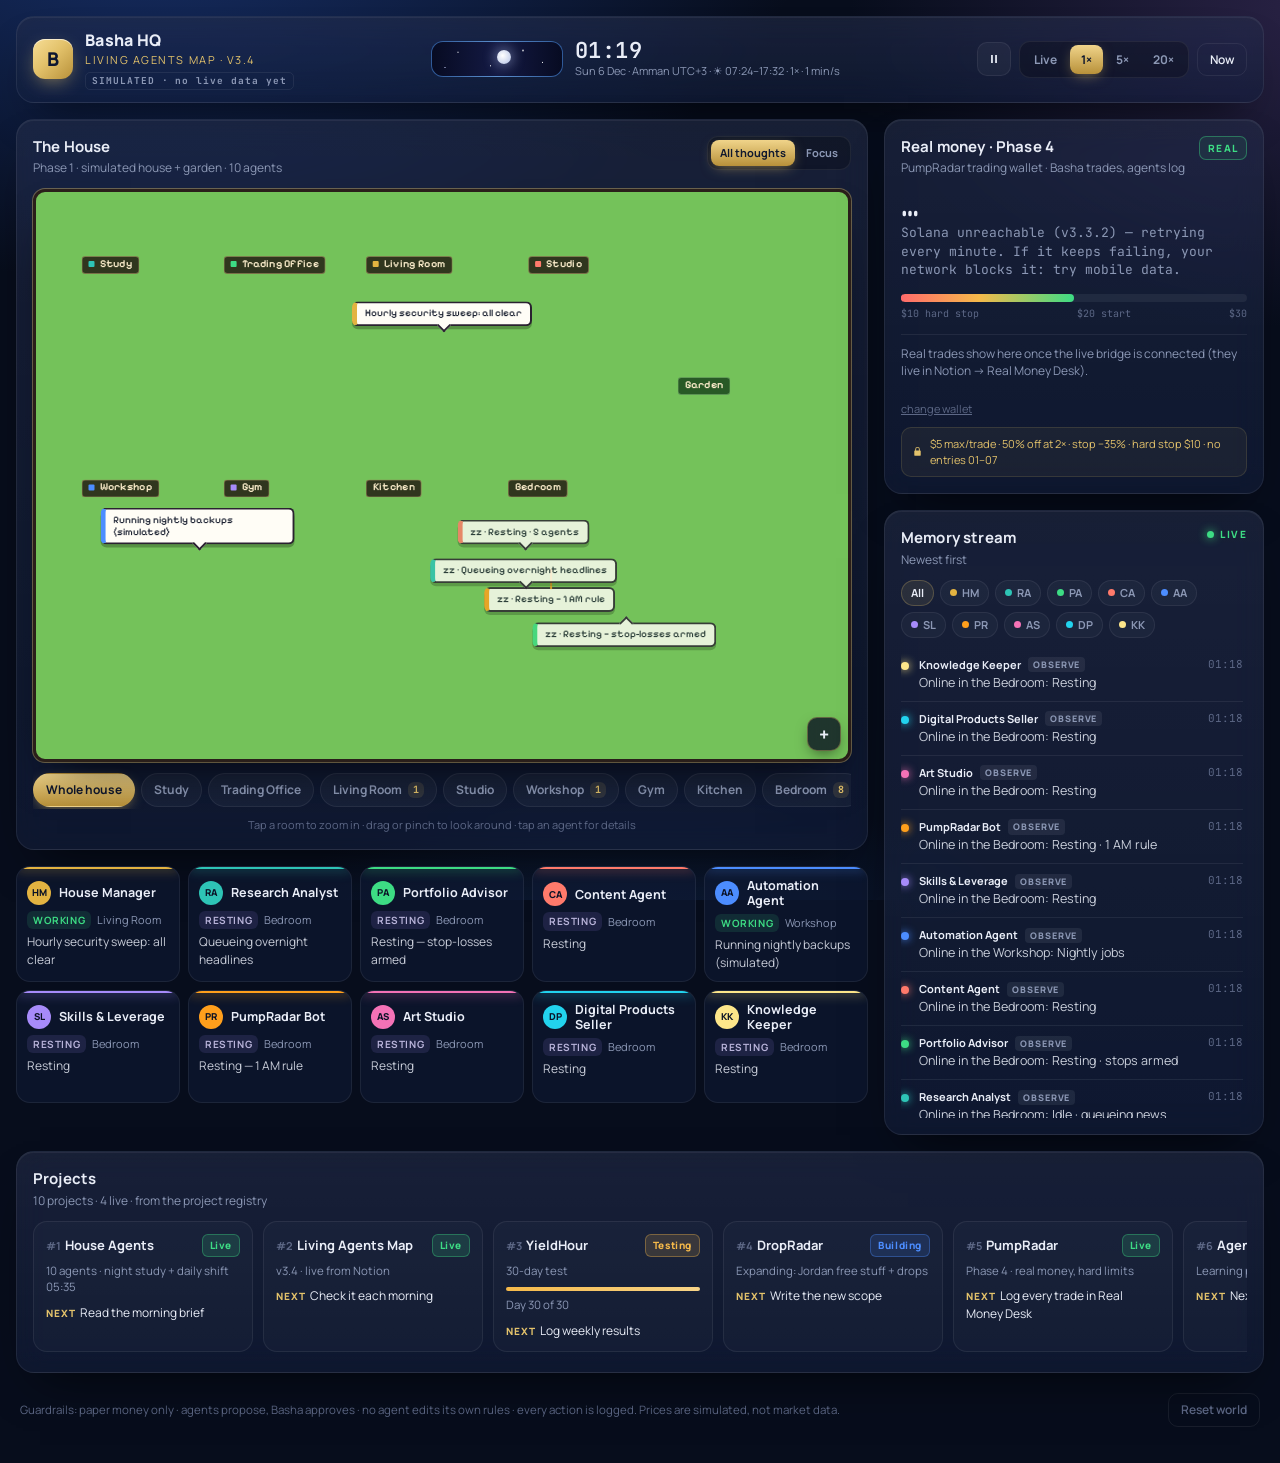
==== commit 389c6832: "v3.4.1: real-money panel follows trader bot wallet; ignore empty bridge read Co-Authored-By: Claude " ====
--- a/index.html
+++ b/index.html
@@ -151,6 +151,6 @@
   <div class="panel-body" id="panelBody"></div>
 </aside>
 
-<script src="script.js?v=3.4"></script>
+<script src="script.js?v=3.4.1"></script>
 </body>
 </html>
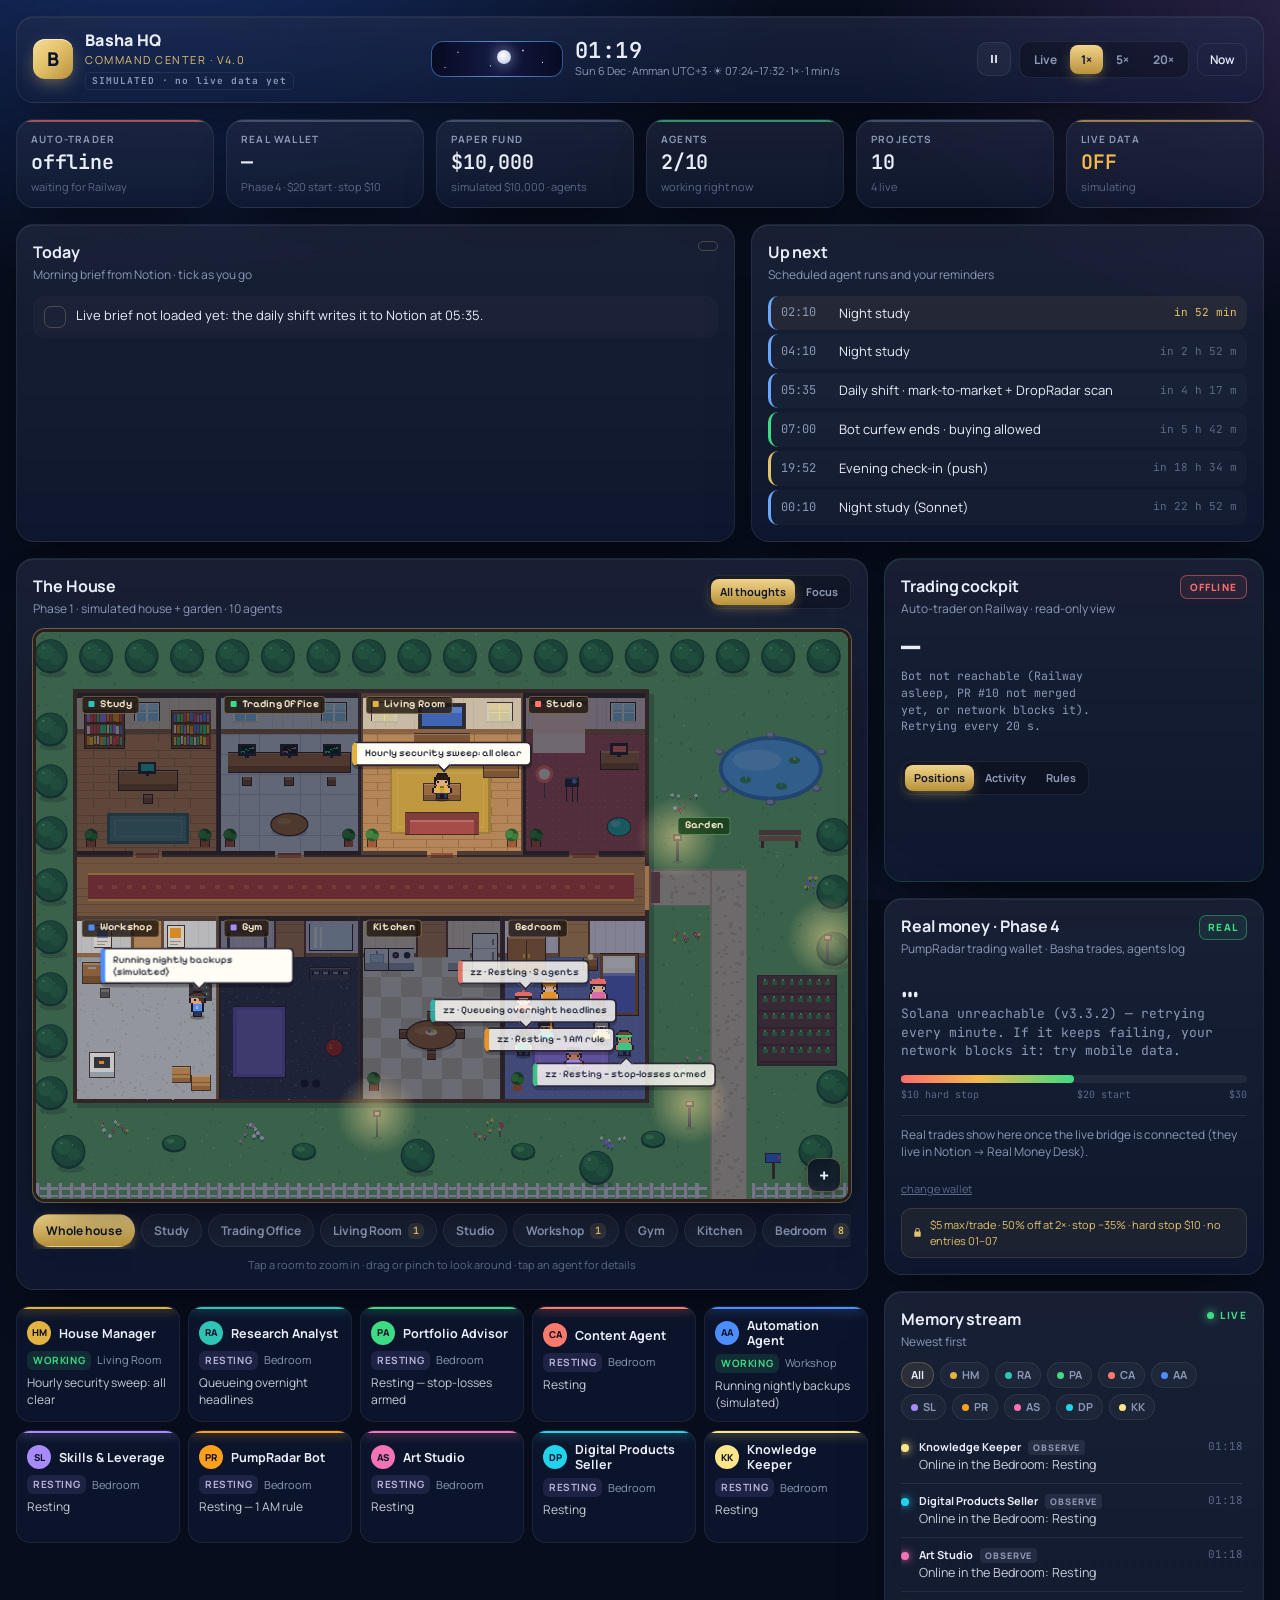
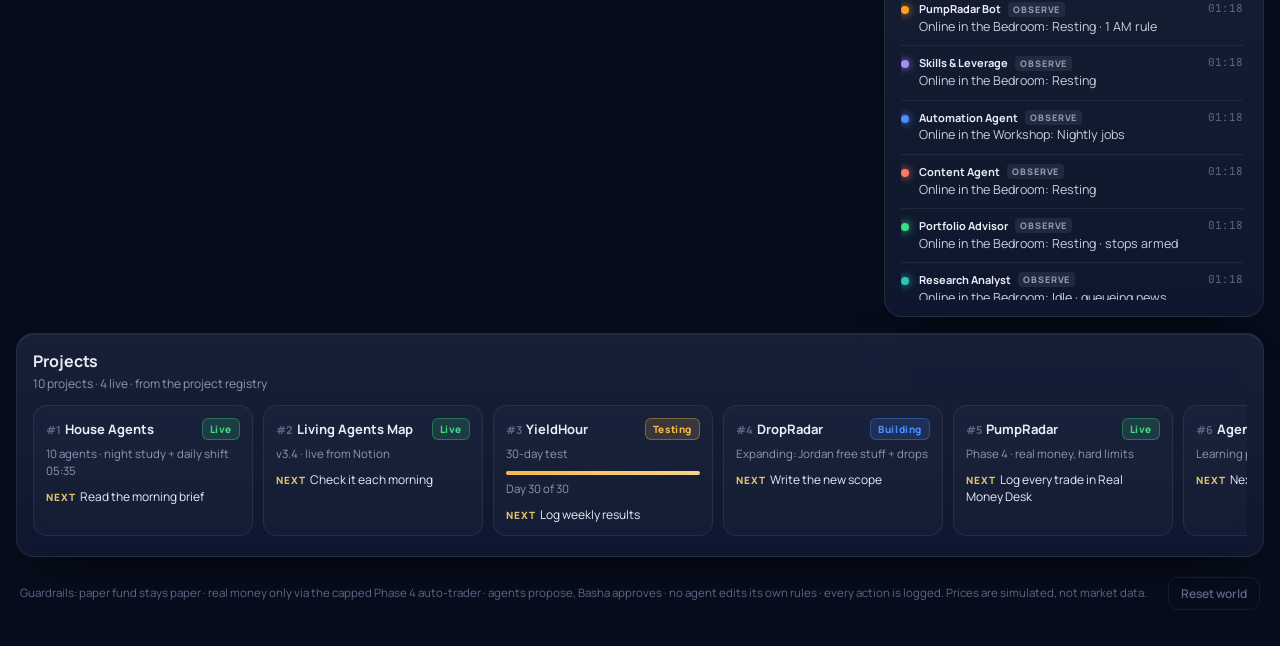
==== commit a6532819: "v4.0 Command Center: KPI strip, Today checklist, Up-next agenda, Trading cockpit (live bot), richer " ====
--- a/index.html
+++ b/index.html
@@ -10,8 +10,8 @@
   <meta name="apple-mobile-web-app-title" content="Basha HQ">
   <link rel="apple-touch-icon" href="icon.png">
   <link rel="icon" type="image/png" href="icon.png">
-  <title>Basha HQ · Living Agents Map v3.4</title>
-  <link rel="stylesheet" href="style.css?v=3.4">
+  <title>Basha HQ · Living Agents Map v4.0</title>
+  <link rel="stylesheet" href="style.css?v=4.0">
 </head>
 <body>
 <div class="app" id="app">
@@ -22,7 +22,7 @@
       <div class="brand-mark">B</div>
       <div>
         <div class="brand-title">Basha HQ</div>
-        <div class="brand-sub">Living Agents Map · v3.4</div>
+        <div class="brand-sub">Command Center · v4.0</div>
         <div class="live-badge" id="liveBadge">checking live data…</div>
       </div>
     </div>
@@ -52,10 +52,25 @@
     </div>
   </header>
 
+  <!-- COMMAND DASHBOARD (v4.0) -->
+  <section class="dash" id="dash">
+    <div class="kpis" id="kpis"></div>
+    <div class="dash-grid">
+      <div class="card glass today-card">
+        <div class="card-head"><div><h2>Today</h2><p class="muted" id="todayMeta">Morning brief from Notion · tick as you go</p></div><span class="chip-count mono" id="todayCount"></span></div>
+        <ul class="todo" id="todo"></ul>
+      </div>
+      <div class="card glass next-card">
+        <div class="card-head"><div><h2>Up next</h2><p class="muted">Scheduled agent runs and your reminders</p></div></div>
+        <ul class="agenda" id="agenda"></ul>
+      </div>
+    </div>
+  </section>
+
   <!-- MAIN -->
   <main class="layout">
     <section class="col-main">
-      <div class="card glass map-card">
+      <div class="card glass map-card" id="mapCard">
         <div class="card-head">
           <div>
             <h2>The House</h2>
@@ -87,6 +102,21 @@
     </section>
 
     <aside class="col-side">
+      <div class="card glass cockpit" id="cockpit">
+        <div class="card-head">
+          <div><h2>Trading cockpit</h2><p class="muted" id="ckMeta">Auto-trader on Railway · read-only view</p></div>
+          <span class="mode-badge" id="ckMode">…</span>
+        </div>
+        <div class="ck-top">
+          <div><div class="ck-val mono" id="ckVal">—</div><div class="ck-sub mono" id="ckSub">connecting to the bot…</div></div>
+          <svg class="spark" id="ckSpark" viewBox="0 0 160 48" preserveAspectRatio="none" aria-label="Wallet value history"></svg>
+        </div>
+        <div class="ck-stats" id="ckStats"></div>
+        <div class="ck-tabs seg small" role="tablist">
+          <button data-ck="pos" class="active">Positions</button><button data-ck="log">Activity</button><button data-ck="rules">Rules</button>
+        </div>
+        <div class="ck-pane" id="ckPane"></div>
+      </div>
       <div class="card glass portfolio" id="portfolio">
         <div class="card-head">
           <div>
@@ -113,7 +143,7 @@
         </div>
       </div>
 
-      <div class="card glass feed-card">
+      <div class="card glass feed-card" id="feedCard">
         <div class="card-head">
           <div>
             <h2>Memory stream</h2>
@@ -139,7 +169,7 @@
   </section>
 
   <footer class="foot">
-    <p>Guardrails: paper money only · agents propose, Basha approves · no agent edits its own rules · every action is logged. Prices are simulated, not market data.</p>
+    <p>Guardrails: paper fund stays paper · real money only via the capped Phase 4 auto-trader · agents propose, Basha approves · no agent edits its own rules · every action is logged. Prices are simulated, not market data.</p>
     <button class="btn ghost" id="btnReset">Reset world</button>
   </footer>
 </div>
@@ -151,6 +181,14 @@
   <div class="panel-body" id="panelBody"></div>
 </aside>
 
-<script src="script.js?v=3.4.1"></script>
+<!-- PHONE NAV (v4.0) -->
+<nav class="bottom-nav" id="bottomNav" aria-label="Sections">
+  <a href="#dash" class="active"><svg viewBox="0 0 24 24"><path d="M4 13h6V4H4zm0 7h6v-5H4zm10 0h6v-9h-6zm0-16v5h6V4z" fill="currentColor"/></svg>Today</a>
+  <a href="#mapCard"><svg viewBox="0 0 24 24"><path d="M12 3 3 10v11h6v-6h6v6h6V10z" fill="currentColor"/></svg>House</a>
+  <a href="#cockpit"><svg viewBox="0 0 24 24"><path d="M3 17l6-6 4 4 8-8v4h2V3h-8v2h4l-6 6-4-4-8 8z" fill="currentColor"/></svg>Trading</a>
+  <a href="#feedCard"><svg viewBox="0 0 24 24"><path d="M4 5h16v2H4zm0 6h16v2H4zm0 6h10v2H4z" fill="currentColor"/></svg>Feed</a>
+</nav>
+
+<script src="script.js?v=4.0"></script>
 </body>
 </html>
--- a/style.css
+++ b/style.css
@@ -1,4 +1,4 @@
-/* Basha HQ · Living Agents Map v3.3 — style.css */
+/* Basha HQ · Command Center v4.0 — style.css */
 @import url('https://fonts.googleapis.com/css2?family=Manrope:wght@400;500;600;700;800&family=JetBrains+Mono:wght@400;500;600&family=Pixelify+Sans:wght@400;500;600&display=swap');
 
 :root {
@@ -409,3 +409,104 @@
 @media (prefers-reduced-motion: reduce) {
   *, *::before, *::after { animation-duration: .01ms !important; animation-iteration-count: 1 !important; transition-duration: .01ms !important; }
 }
+
+/* =================== v4.0 COMMAND CENTER =================== */
+:root { --warn: #f5b84a; --card-hi: rgba(255,255,255,0.08); --ease: cubic-bezier(.2,.8,.2,1); }
+.card { transition: border-color .3s var(--ease), transform .3s var(--ease); }
+.card:hover { border-color: rgba(227,194,107,0.16); }
+.card-head h2 { font-size: 16px; letter-spacing: -.005em; }
+.app > * { animation: rise .6s var(--ease) both; }
+.app > *:nth-child(2) { animation-delay: .05s } .app > *:nth-child(3) { animation-delay: .1s } .app > *:nth-child(4) { animation-delay: .15s }
+@keyframes rise { from { opacity: 0; transform: translateY(10px); } to { opacity: 1; transform: none; } }
+.up { color: var(--up); } .down { color: var(--down); } .warn { color: var(--warn); } .dim { color: var(--dim); }
+a { color: var(--gold); text-decoration: none; } a:hover { text-decoration: underline; }
+button:focus-visible, a:focus-visible { outline: 2px solid var(--gold); outline-offset: 2px; border-radius: 8px; }
+
+/* KPI strip */
+.dash { display: flex; flex-direction: column; gap: 16px; scroll-margin-top: 12px; }
+.kpis { display: grid; grid-template-columns: repeat(6, minmax(0, 1fr)); gap: 12px; }
+.kpi { padding: 12px 14px; display: flex; flex-direction: column; gap: 2px; position: relative; overflow: hidden; }
+.kpi::before { content: ''; position: absolute; inset: 0 0 auto 0; height: 2px; background: var(--dim); opacity: .6; }
+.kpi.good::before { background: var(--up); } .kpi.warn::before { background: var(--warn); } .kpi.bad::before { background: var(--down); }
+.kpi span { font-size: 10px; letter-spacing: .12em; text-transform: uppercase; color: var(--muted); font-weight: 700; }
+.kpi b { font-size: 20px; font-weight: 600; letter-spacing: -.01em; white-space: nowrap; overflow: hidden; text-overflow: ellipsis; }
+.kpi small { color: var(--dim); font-size: 11px; white-space: nowrap; overflow: hidden; text-overflow: ellipsis; }
+.dash-grid { display: grid; grid-template-columns: minmax(0, 1.4fr) minmax(0, 1fr); gap: 16px; }
+
+/* Today checklist */
+.chip-count { font-size: 12px; padding: 4px 9px; border-radius: 999px; border: 1px solid var(--line-gold); color: var(--gold); }
+.todo { list-style: none; margin: 0; padding: 0; display: flex; flex-direction: column; gap: 6px; }
+.todo li { display: flex; gap: 10px; align-items: flex-start; padding: 9px 10px; border-radius: 12px; background: rgba(255,255,255,0.025); border: 1px solid transparent; font-size: 13px; transition: background .2s, opacity .2s; }
+.todo li:hover { border-color: var(--line); }
+.todo li.done span { text-decoration: line-through; opacity: .5; }
+.tick { flex: none; width: 22px; height: 22px; border-radius: 7px; border: 1.5px solid var(--line-gold); background: transparent; cursor: pointer; font-size: 13px; font-weight: 800; color: #10182e; display: grid; place-items: center; }
+.todo li.done .tick { background: var(--gold); border-color: var(--gold); }
+
+/* Agenda */
+.agenda { list-style: none; margin: 0; padding: 0; display: flex; flex-direction: column; gap: 4px; }
+.agenda li { display: grid; grid-template-columns: 48px 1fr auto; gap: 10px; align-items: center; padding: 8px 10px; border-radius: 10px; font-size: 13px; border-left: 3px solid var(--dim); background: rgba(255,255,255,0.02); }
+.agenda li.k-agent { border-left-color: #6aa7ff; } .agenda li.k-you { border-left-color: var(--gold); } .agenda li.k-bot { border-left-color: var(--up); }
+.agenda li.first { background: rgba(227,194,107,0.07); }
+.agenda .when { color: var(--muted); font-size: 12px; } .agenda .in { color: var(--dim); font-size: 11px; white-space: nowrap; }
+.agenda li.first .in { color: var(--gold); }
+
+/* Trading cockpit */
+.cockpit { scroll-margin-top: 12px; border-color: rgba(61,220,132,0.14); }
+.mode-badge { font-size: 10px; font-weight: 800; letter-spacing: .12em; padding: 4px 9px; border-radius: 7px; white-space: nowrap; border: 1px solid var(--line); color: var(--muted); }
+.mode-badge.dry { color: #8fb8ff; border-color: rgba(143,184,255,.45); background: rgba(143,184,255,.08); }
+.mode-badge.live { color: var(--up); border-color: rgba(61,220,132,.5); background: rgba(61,220,132,.1); animation: pulse 2s infinite; }
+.mode-badge.halt, .mode-badge.off, .mode-badge.error, .mode-badge.no-key { color: var(--down); border-color: rgba(255,107,107,.5); background: rgba(255,107,107,.08); }
+@keyframes pulse { 50% { box-shadow: 0 0 0 4px rgba(61,220,132,.12); } }
+.ck-top { display: flex; align-items: flex-end; justify-content: space-between; gap: 12px; }
+.ck-val { font-size: 32px; font-weight: 600; letter-spacing: -.02em; line-height: 1.1; }
+.ck-sub { font-size: 11.5px; color: var(--muted); margin-top: 4px; }
+.spark { width: 140px; height: 48px; flex: none; }
+.spark-line { fill: none; stroke-width: 1.8; vector-effect: non-scaling-stroke; } .spark-line.up { stroke: var(--up); } .spark-line.down { stroke: var(--down); }
+.spark-fill.up { fill: rgba(61,220,132,.12); } .spark-fill.down { fill: rgba(255,107,107,.1); }
+.spark-empty { fill: var(--dim); font-size: 9px; font-family: Manrope, sans-serif; }
+.ck-stats { display: grid; grid-template-columns: repeat(4, minmax(0, 1fr)); gap: 6px; margin: 14px 0 12px; }
+.ck-stat { background: rgba(0,0,0,0.22); border: 1px solid var(--line); border-radius: 10px; padding: 7px 8px; display: flex; flex-direction: column; gap: 1px; min-width: 0; }
+.ck-stat span { font-size: 9.5px; text-transform: uppercase; letter-spacing: .08em; color: var(--dim); font-weight: 700; white-space: nowrap; overflow: hidden; text-overflow: ellipsis; }
+.ck-stat b { font-size: 13px; font-weight: 600; }
+.ck-tabs { margin-bottom: 10px; }
+.ck-pane { min-height: 60px; }
+.ck-pos { padding: 8px 0; border-bottom: 1px solid var(--line); }
+.ck-pos-top { display: grid; grid-template-columns: 1fr auto auto auto auto; gap: 10px; align-items: center; font-size: 13px; }
+.tagdry { font-size: 9px; text-transform: uppercase; letter-spacing: .1em; color: #8fb8ff; border: 1px solid rgba(143,184,255,.4); border-radius: 5px; padding: 1px 5px; }
+.ck-range { position: relative; height: 4px; margin-top: 7px; border-radius: 4px; background: linear-gradient(90deg, rgba(255,107,107,.6), rgba(255,255,255,.12) 26%, rgba(61,220,132,.6)); }
+.ck-range i { position: absolute; top: 50%; width: 10px; height: 10px; border-radius: 50%; background: var(--text); transform: translate(-50%, -50%); box-shadow: 0 0 0 3px rgba(0,0,0,.4); transition: left .6s var(--ease); }
+.ck-log { list-style: none; margin: 0; padding: 0; max-height: 260px; overflow: auto; font-size: 12px; }
+.ck-log li { display: grid; grid-template-columns: 42px 1fr; gap: 8px; padding: 5px 0; border-bottom: 1px solid var(--line); word-break: break-word; }
+.ck-log li span { color: var(--dim); }
+.ck-rules { list-style: none; margin: 0 0 8px; padding: 0; font-size: 12.5px; }
+.ck-rules li { display: flex; justify-content: space-between; padding: 6px 0; border-bottom: 1px solid var(--line); }
+.ck-rules li span { color: var(--muted); }
+
+/* Agent page */
+.p-stats { display: grid; grid-template-columns: repeat(4, minmax(0, 1fr)); gap: 6px; margin-top: 14px; }
+.p-stats div { background: rgba(0,0,0,.22); border: 1px solid var(--line); border-radius: 10px; padding: 8px; display: flex; flex-direction: column; }
+.p-stats b { font-size: 16px; } .p-stats span { font-size: 10px; color: var(--dim); line-height: 1.2; }
+.p-meter { height: 4px; border-radius: 4px; background: rgba(255,255,255,.06); margin-top: 8px; overflow: hidden; }
+.p-meter i { display: block; height: 100%; background: var(--c); transition: width .6s var(--ease); }
+.p-tabs { margin-bottom: 8px; flex-wrap: wrap; }
+.refl-list { list-style: none; margin: 0; padding: 0; font-size: 12.5px; color: var(--muted); }
+.refl-list li { padding: 7px 0; border-bottom: 1px solid var(--line); display: grid; grid-template-columns: 44px 1fr; gap: 8px; }
+
+/* Phone bottom nav */
+.bottom-nav { display: none; }
+@media (max-width: 1100px) { .kpis { grid-template-columns: repeat(3, minmax(0, 1fr)); } }
+@media (max-width: 760px) {
+  .dash-grid { grid-template-columns: 1fr; }
+  .kpis { grid-template-columns: repeat(2, minmax(0, 1fr)); gap: 8px; }
+  .kpi b { font-size: 17px; }
+  .app { padding-bottom: calc(84px + env(safe-area-inset-bottom)); }
+  .bottom-nav { display: flex; position: fixed; z-index: 40; left: 12px; right: 12px; bottom: max(10px, env(safe-area-inset-bottom)); justify-content: space-around; padding: 6px; border-radius: 20px;
+    background: rgba(10,18,38,.86); border: 1px solid var(--line); -webkit-backdrop-filter: blur(18px) saturate(150%); backdrop-filter: blur(18px) saturate(150%); box-shadow: 0 16px 40px -10px rgba(0,0,0,.8); }
+  .bottom-nav a { flex: 1; display: flex; flex-direction: column; align-items: center; gap: 2px; padding: 6px 0; border-radius: 14px; font-size: 10.5px; font-weight: 700; color: var(--muted); text-decoration: none; }
+  .bottom-nav a svg { width: 20px; height: 20px; }
+  .bottom-nav a.active { color: #10182e; background: linear-gradient(180deg, #f0d48a, var(--gold-deep)); }
+  .ck-val { font-size: 28px; } .spark { width: 110px; }
+  .ck-stats { grid-template-columns: repeat(2, minmax(0, 1fr)); }
+  .map-card, .feed-card { scroll-margin-top: 12px; }
+}
+@media (prefers-reduced-motion: reduce) { .app > *, .mode-badge.live { animation: none; } }
